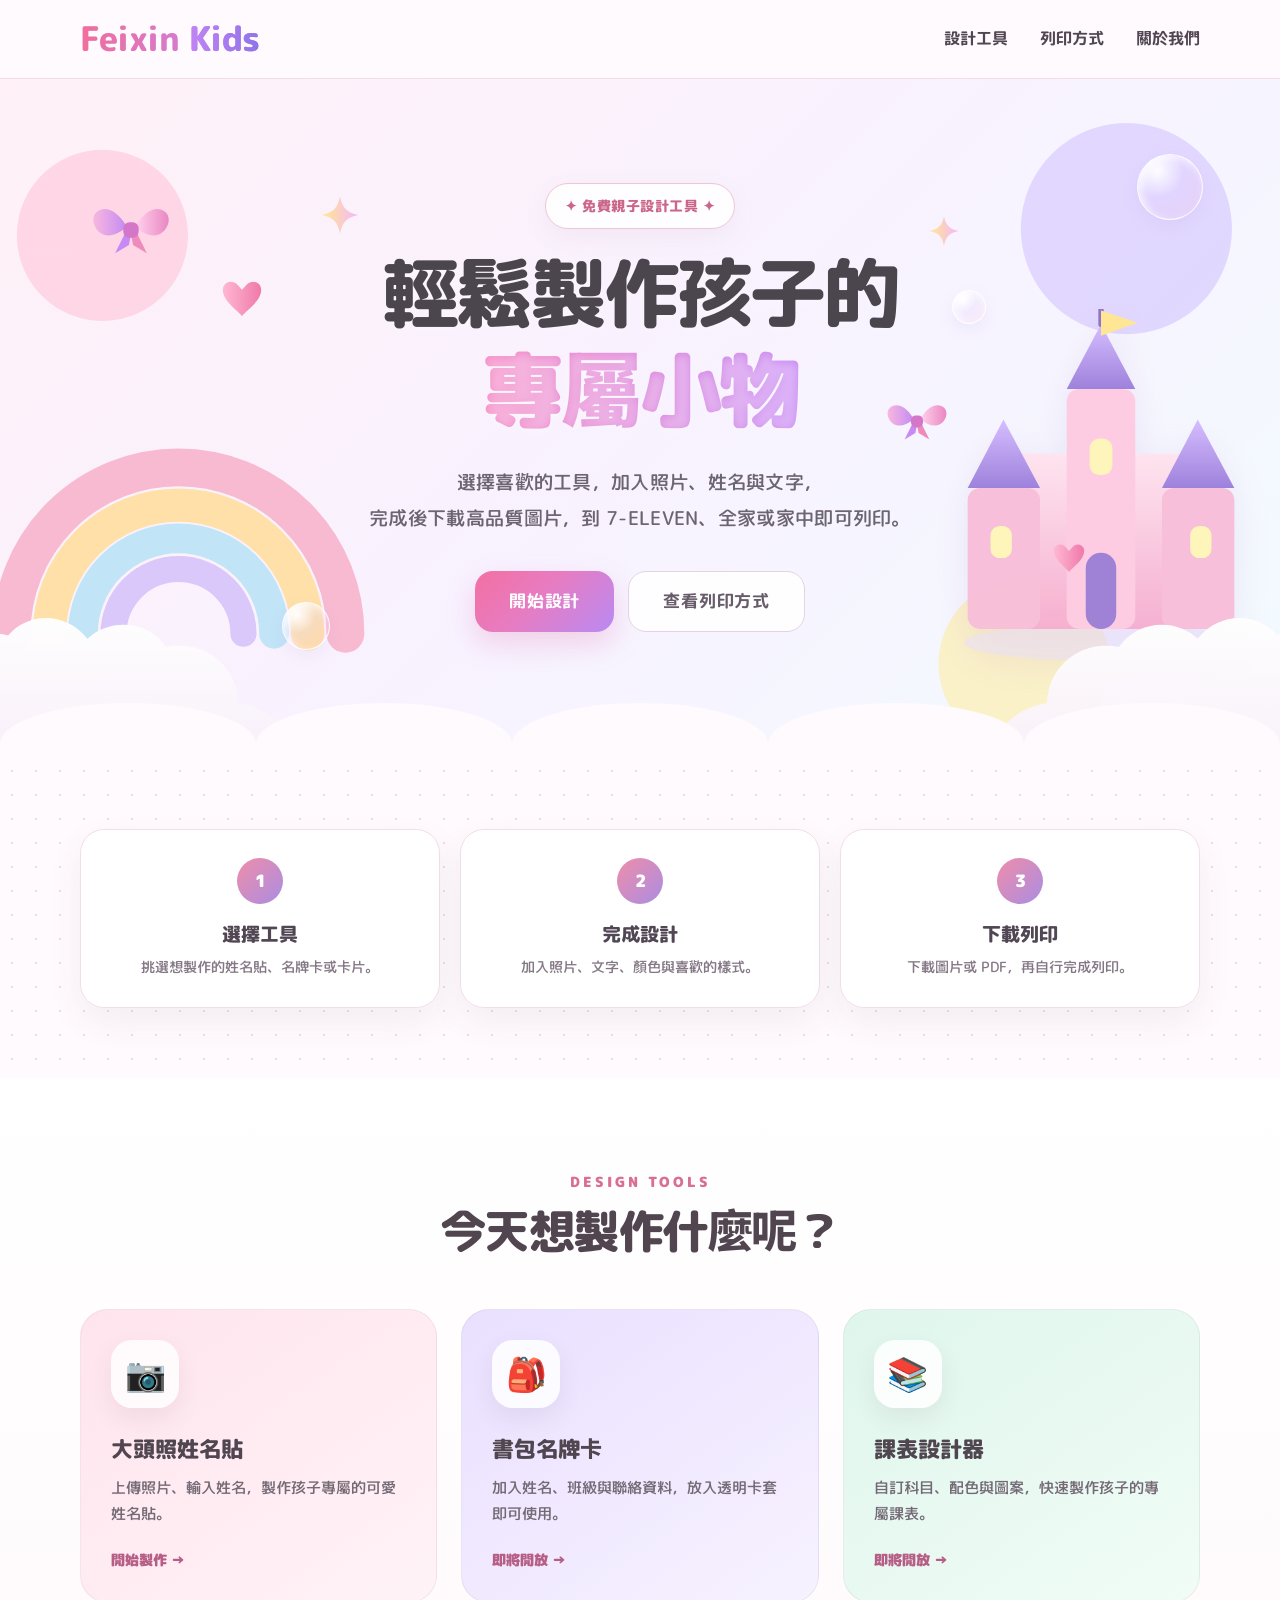
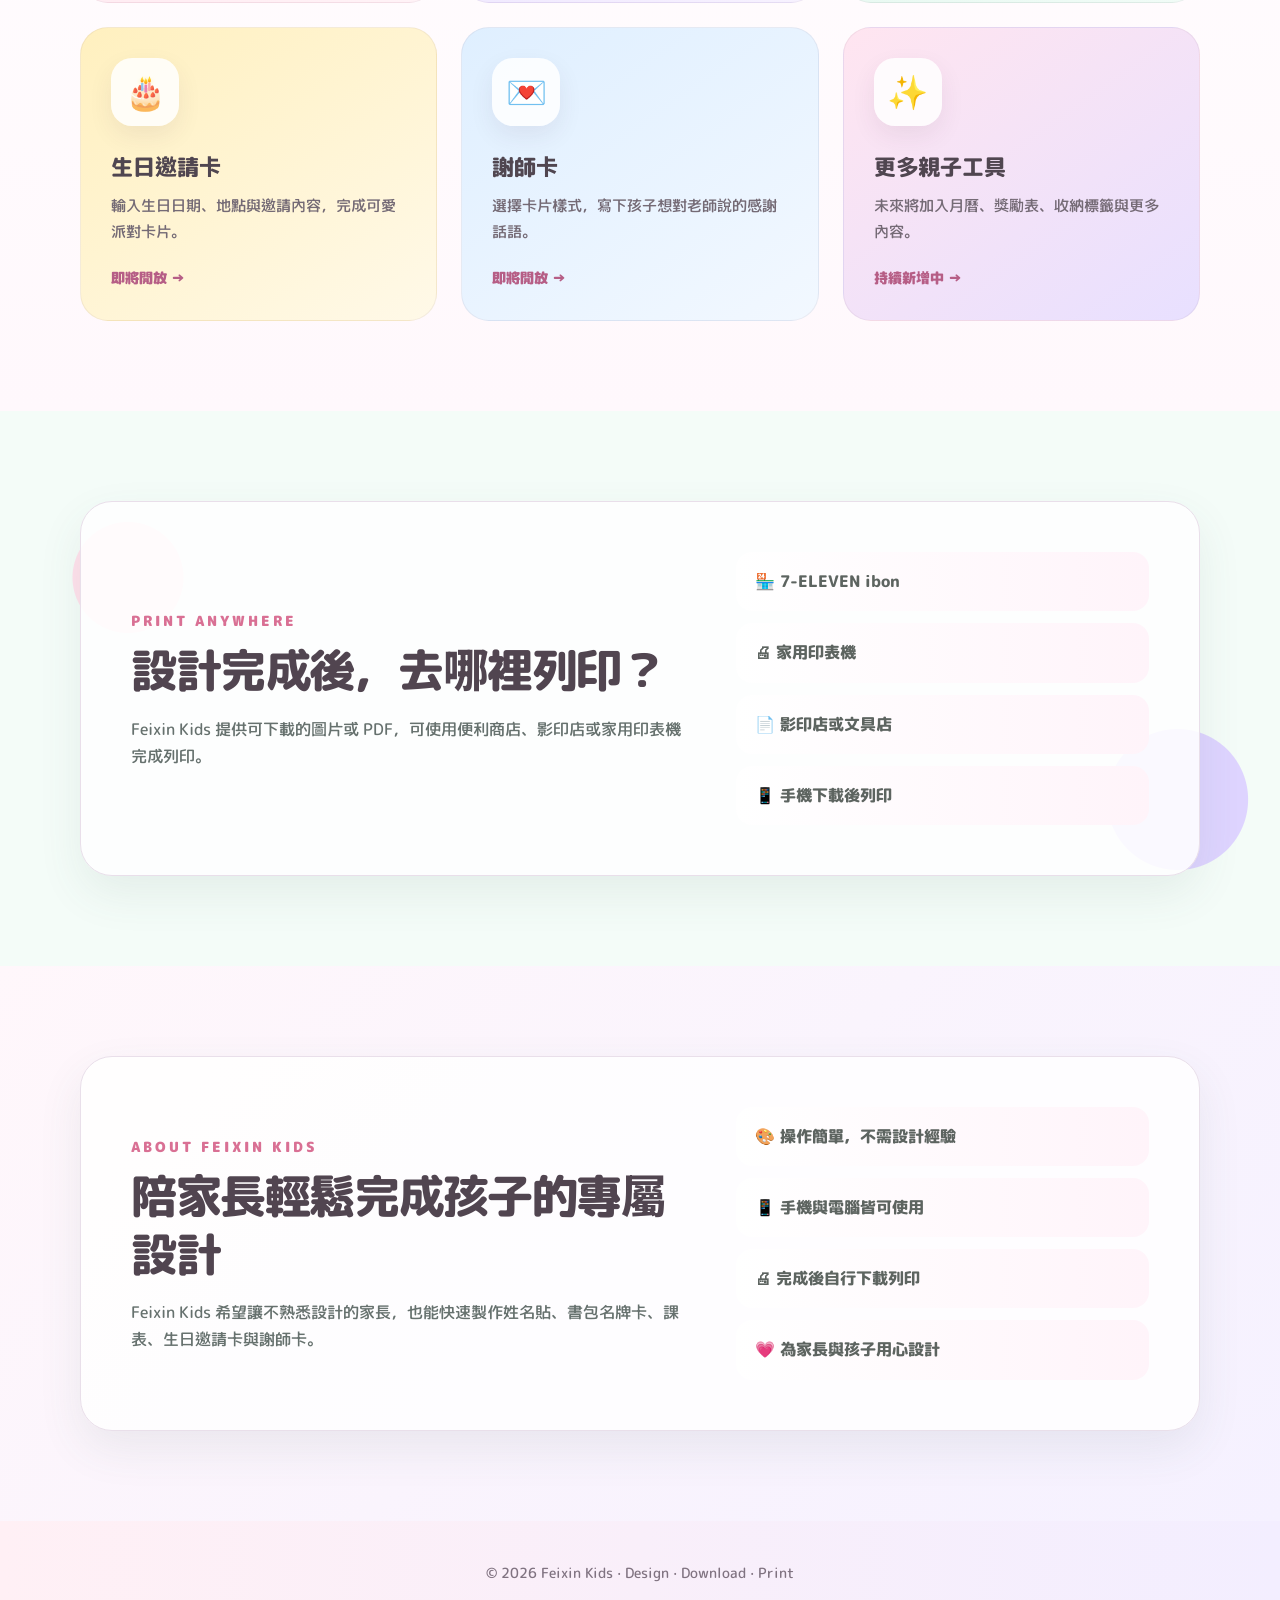
==== index.html @ d52defe2 "Update index.html" ====
<!DOCTYPE html>
<html lang="zh-Hant">
<head>
  <meta charset="UTF-8">

  <meta
    name="viewport"
    content="width=device-width, initial-scale=1.0"
  >

  <title>Feixin Kids｜親子設計工具</title>

  <meta
    name="description"
    content="免費製作大頭照姓名貼、書包名牌卡、課表、生日邀請卡與謝師卡。完成後可下載並自行列印。"
  >

  <link
    rel="preconnect"
    href="https://fonts.googleapis.com"
  >

  <link
    rel="preconnect"
    href="https://fonts.gstatic.com"
    crossorigin
  >

  <link
    href="https://fonts.googleapis.com/css2?family=M+PLUS+Rounded+1c:wght@400;500;600;700;800;900&family=Noto+Sans+TC:wght@400;500;600;700;800;900&display=swap"
    rel="stylesheet"
  >

  <link
    rel="stylesheet"
    href="css/style.css"
  >

  <link
    rel="stylesheet"
    href="css/animation.css"
  >
</head>
<body>
<header><div class="container navbar"><a class="logo" href="#top">Feixin <span>Kids</span></a><nav class="nav-links"><a href="#tools">設計工具</a><a href="#print">列印方式</a><a href="#about">關於我們</a></nav></div></header>
<main id="top">
<section class="hero">
  <div class="hero-scene" aria-hidden="true">
    <img class="scene-item scene-rainbow" src="images/rainbow.svg" alt="">
    <img class="scene-item scene-castle" src="images/castle.svg" alt="">
    <img class="scene-item scene-cloud scene-cloud-left" src="images/cloud.svg" alt="">
    <img class="scene-item scene-cloud scene-cloud-right" src="images/cloud.svg" alt="">
  </div>
  <div class="hero-decorations" aria-hidden="true">
    <img class="decor decor-heart heart-1" src="images/heart.svg" alt=""><img class="decor decor-heart heart-2" src="images/heart.svg" alt="">
    <img class="decor decor-bow bow-1" src="images/bow.svg" alt=""><img class="decor decor-bow bow-2" src="images/bow.svg" alt="">
    <img class="decor decor-star star-1" src="images/star.svg" alt=""><img class="decor decor-star star-2" src="images/star.svg" alt="">
    <span class="bubble bubble-1"></span><span class="bubble bubble-2"></span><span class="bubble bubble-3"></span>
  </div>
  <div class="container hero-content">
    <div class="hero-badge">✦ 免費親子設計工具 ✦</div>
    <h1>輕鬆製作孩子的<span>專屬小物</span></h1>
    <p>選擇喜歡的工具，加入照片、姓名與文字，<br>完成後下載高品質圖片，到 7-ELEVEN、全家或家中即可列印。</p>
    <div class="hero-buttons"><a class="button button-primary" href="#tools">開始設計</a><a class="button button-secondary" href="#print">查看列印方式</a></div>
  </div>
  <div class="cloud-divider" aria-hidden="true"><span></span><span></span><span></span><span></span><span></span></div>
</section>
<section class="steps"><div class="container"><div class="steps-box">
<article class="step"><div class="step-number">1</div><h3>選擇工具</h3><p>挑選想製作的姓名貼、名牌卡或卡片。</p></article>
<article class="step"><div class="step-number">2</div><h3>完成設計</h3><p>加入照片、文字、顏色與喜歡的樣式。</p></article>
<article class="step"><div class="step-number">3</div><h3>下載列印</h3><p>下載圖片或 PDF，再自行完成列印。</p></article>
</div></div></section>
<section class="tools" id="tools"><div class="container"><div class="section-title"><span>DESIGN TOOLS</span><h2>今天想製作什麼呢？</h2></div><div class="tool-grid">
<article class="tool-card card-pink">
  <div class="tool-icon">📷</div>
  <h3>大頭照姓名貼</h3>
  <p>上傳照片、輸入姓名，製作孩子專屬的可愛姓名貼。</p>
  <a class="tool-link" href="name-sticker.html">開始製作 →</a>
</article>
  <article class="tool-card card-purple"><div class="tool-icon">🎒</div><h3>書包名牌卡</h3><p>加入姓名、班級與聯絡資料，放入透明卡套即可使用。</p><a class="tool-link" href="#">即將開放 →</a></article>
<article class="tool-card card-mint"><div class="tool-icon">📚</div><h3>課表設計器</h3><p>自訂科目、配色與圖案，快速製作孩子的專屬課表。</p><a class="tool-link" href="#">即將開放 →</a></article>
<article class="tool-card card-yellow"><div class="tool-icon">🎂</div><h3>生日邀請卡</h3><p>輸入生日日期、地點與邀請內容，完成可愛派對卡片。</p><a class="tool-link" href="#">即將開放 →</a></article>
<article class="tool-card card-blue"><div class="tool-icon">💌</div><h3>謝師卡</h3><p>選擇卡片樣式，寫下孩子想對老師說的感謝話語。</p><a class="tool-link" href="#">即將開放 →</a></article>
<article class="tool-card card-mix"><div class="tool-icon">✨</div><h3>更多親子工具</h3><p>未來將加入月曆、獎勵表、收納標籤與更多內容。</p><a class="tool-link" href="#">持續新增中 →</a></article>
</div></div></section>
<section class="print-info" id="print"><div class="container"><div class="print-box"><div><span class="eyebrow">PRINT ANYWHERE</span><h2>設計完成後，去哪裡列印？</h2><p>Feixin Kids 提供可下載的圖片或 PDF，可使用便利商店、影印店或家用印表機完成列印。</p></div><div class="print-list"><div class="print-item">🏪 7-ELEVEN ibon</div><div class="print-item">🖨 家用印表機</div><div class="print-item">📄 影印店或文具店</div><div class="print-item">📱 手機下載後列印</div></div></div></div></section>
<section class="about-section" id="about"><div class="container"><div class="about-box"><div><span class="eyebrow">ABOUT FEIXIN KIDS</span><h2>陪家長輕鬆完成孩子的專屬設計</h2><p>Feixin Kids 希望讓不熟悉設計的家長，也能快速製作姓名貼、書包名牌卡、課表、生日邀請卡與謝師卡。</p></div><div class="about-features"><div>🎨 操作簡單，不需設計經驗</div><div>📱 手機與電腦皆可使用</div><div>🖨 完成後自行下載列印</div><div>💗 為家長與孩子用心設計</div></div></div></div></section>
</main><footer>© 2026 Feixin Kids · Design · Download · Print</footer><script src="js/main.js"></script></body></html>
---- css/style.css ----
/* =========================================================
   Feixin Kids - Main Styles
   檔案：css/style.css
========================================================= */

/* =========================
   1. Reset / Base
========================= */

* {
  box-sizing: border-box;
  margin: 0;
  padding: 0;
}

html {
  scroll-behavior: smooth;
}

body {
  font-family:
    "M PLUS Rounded 1c",
    "Noto Sans TC",
    sans-serif;
  font-weight: 500;
  color: #514754;
  line-height: 1.7;
  background: #fffafd;
}

button,
input,
textarea,
select {
  font-family: inherit;
}

a {
  color: inherit;
  text-decoration: none;
}

.container {
  width: min(1120px, 90%);
  margin: 0 auto;
}

/* =========================
   2. Header / Navigation
========================= */

header {
  position: sticky;
  top: 0;
  z-index: 30;
  background: rgba(255, 250, 253, 0.92);
  border-bottom: 1px solid #f2dce8;
  backdrop-filter: blur(12px);
}

.navbar {
  min-height: 78px;
  display: flex;
  align-items: center;
  justify-content: space-between;
  gap: 24px;
}

.logo {
  font-family:
    "M PLUS Rounded 1c",
    "Noto Sans TC",
    sans-serif;
  font-size: 34px;
  font-weight: 800;
  letter-spacing: -0.5px;
  background: linear-gradient(
    90deg,
    #f06e9c,
    #c184f4
  );
  -webkit-background-clip: text;
  background-clip: text;
  -webkit-text-fill-color: transparent;
  transition: transform 0.3s ease;
}

.logo:hover {
  transform: scale(1.03);
}

.logo span {
  background: linear-gradient(
    90deg,
    #c184f4,
    #8e74e8
  );
  -webkit-background-clip: text;
  background-clip: text;
  -webkit-text-fill-color: transparent;
}

.nav-links {
  display: flex;
  gap: 32px;
  font-size: 16px;
  font-weight: 700;
}

.nav-links a {
  display: inline-block;
  transition:
    color 0.25s ease,
    transform 0.25s ease;
}

.nav-links a:hover {
  color: #e56795;
  transform: translateY(-2px);
}

/* =========================
   3. Hero
========================= */

.hero {
  position: relative;
  overflow: hidden;
  min-height: 680px;
  display: grid;
  place-items: center;
  padding: 92px 0 115px;
  background:
    radial-gradient(
      circle at 8% 23%,
      rgba(255, 200, 220, 0.65) 0 85px,
      transparent 86px
    ),
    radial-gradient(
      circle at 88% 22%,
      rgba(213, 199, 255, 0.64) 0 105px,
      transparent 106px
    ),
    radial-gradient(
      circle at 80% 86%,
      rgba(255, 237, 166, 0.62) 0 85px,
      transparent 86px
    ),
    linear-gradient(
      135deg,
      #fff1f7 0%,
      #f8f2ff 52%,
      #f2fbff 100%
    );
}

.hero-content {
  position: relative;
  z-index: 4;
  text-align: center;
}

.hero-badge {
  display: inline-block;
  padding: 10px 19px;
  margin-bottom: 22px;
  border-radius: 999px;
  background: rgba(255, 255, 255, 0.84);
  color: #cc6688;
  border: 1px solid #f0c5d5;
  font-size: 14px;
  font-weight: 800;
  letter-spacing: 0.5px;
  box-shadow:
    0 8px 24px rgba(154, 112, 144, 0.08);
}

.hero h1 {
  max-width: 780px;
  margin: 0 auto;
  font-family:
    "M PLUS Rounded 1c",
    "Noto Sans TC",
    sans-serif;
  font-size: clamp(44px, 6vw, 76px);
  line-height: 1.08;
  font-weight: 800;
  letter-spacing: -2.5px;
  color: #4b454d;
  text-shadow:
    0 2px 10px rgba(255, 255, 255, 0.35);
}

.hero h1 span {
  display: block;
  margin-top: 12px;
  font-size: 1.08em;
  font-weight: 900;
  letter-spacing: -3px;
  background: linear-gradient(
    90deg,
    #ff6fa7 0%,
    #f58ac5 30%,
    #c889f4 70%,
    #9c7ed7 100%
  );
  -webkit-background-clip: text;
  background-clip: text;
  -webkit-text-fill-color: transparent;
}

.hero p {
  max-width: 700px;
  margin: 30px auto 0;
  font-size: 19px;
  font-weight: 500;
  line-height: 1.9;
  letter-spacing: 0.3px;
  color: #6d6472;
}

.hero-buttons {
  margin-top: 35px;
  display: flex;
  justify-content: center;
  flex-wrap: wrap;
  gap: 14px;
}

/* =========================
   4. Buttons
========================= */

.button {
  min-height: 56px;
  padding: 15px 34px;
  display: inline-flex;
  align-items: center;
  justify-content: center;
  border-radius: 18px;
  font-family:
    "M PLUS Rounded 1c",
    "Noto Sans TC",
    sans-serif;
  font-size: 17px;
  font-weight: 700;
  letter-spacing: 0.8px;
  transition:
    transform 0.3s ease,
    box-shadow 0.3s ease,
    border-color 0.3s ease;
}

.button-primary {
  color: #ffffff;
  background: linear-gradient(
    135deg,
    #f36fa2 0%,
    #e77cc2 45%,
    #b98af3 100%
  );
  box-shadow:
    0 12px 28px rgba(227, 118, 173, 0.28);
}

.button-primary:hover {
  transform: translateY(-3px);
  box-shadow:
    0 18px 36px rgba(227, 118, 173, 0.35);
}

.button-secondary {
  background: rgba(255, 255, 255, 0.88);
  border: 1px solid #e6d2e3;
  color: #685c6b;
}

.button-secondary:hover {
  transform: translateY(-3px);
  border-color: #dcaac8;
}

/* =========================
   5. Hero Cloud Divider
========================= */

.cloud-divider {
  position: absolute;
  z-index: 3;
  left: 0;
  right: 0;
  bottom: -26px;
  height: 90px;
  display: flex;
  align-items: flex-end;
  pointer-events: none;
}

.cloud-divider span {
  flex: 1;
  height: 82px;
  min-width: 150px;
  border-radius: 50% 50% 0 0;
  background: #fffafd;
}

/* =========================
   6. Steps
========================= */

.steps {
  padding: 70px 0;
  background:
    radial-gradient(
      #eddaf0 1.4px,
      transparent 1.4px
    ),
    #fffafd;
  background-size: 24px 24px;
}

.steps-box {
  display: grid;
  grid-template-columns: repeat(3, 1fr);
  gap: 20px;
}

.step {
  padding: 28px 22px;
  text-align: center;
  background: rgba(255, 255, 255, 0.94);
  border: 1px solid #f0deea;
  border-radius: 24px;
  box-shadow:
    0 14px 35px rgba(102, 73, 100, 0.07);
}

.step-number {
  width: 46px;
  height: 46px;
  margin: 0 auto 14px;
  display: grid;
  place-items: center;
  border-radius: 50%;
  color: #ffffff;
  font-size: 17px;
  font-weight: 900;
  background: linear-gradient(
    135deg,
    #ef8da9,
    #aa8de2
  );
}

.step h3 {
  margin-bottom: 5px;
  font-size: 19px;
  font-weight: 800;
}

.step p {
  color: #857886;
  font-size: 14px;
}

/* =========================
   7. Tools
========================= */

.tools {
  padding: 90px 0;
  background: linear-gradient(
    180deg,
    #ffffff 0%,
    #fff8fc 100%
  );
}

.section-title {
  margin-bottom: 48px;
  text-align: center;
}

.section-title span,
.eyebrow {
  color: #d97094;
  font-size: 14px;
  font-weight: 900;
  letter-spacing: 3px;
}

.section-title h2,
.print-box h2,
.about-box h2 {
  margin-top: 8px;
  font-family:
    "M PLUS Rounded 1c",
    "Noto Sans TC",
    sans-serif;
  font-size: clamp(30px, 4vw, 46px);
  font-weight: 800;
  line-height: 1.25;
  letter-spacing: -1.5px;
  color: #514550;
}

.tool-grid {
  display: grid;
  grid-template-columns: repeat(3, 1fr);
  gap: 24px;
}

.tool-card {
  min-height: 285px;
  padding: 30px;
  display: flex;
  flex-direction: column;
  border-radius: 28px;
  border: 1px solid rgba(111, 84, 108, 0.08);
  transition:
    transform 0.25s ease,
    box-shadow 0.25s ease;
}

.tool-card:hover {
  transform: translateY(-7px);
  box-shadow:
    0 20px 42px rgba(99, 72, 100, 0.13);
}

.card-pink {
  background: linear-gradient(
    145deg,
    #ffe4ed,
    #fff3f7
  );
}

.card-purple {
  background: linear-gradient(
    145deg,
    #e9e0ff,
    #f7f2ff
  );
}

.card-mint {
  background: linear-gradient(
    145deg,
    #dff6ec,
    #f1fcf7
  );
}

.card-yellow {
  background: linear-gradient(
    145deg,
    #fff0bf,
    #fff9e8
  );
}

.card-blue {
  background: linear-gradient(
    145deg,
    #dfefff,
    #f2f8ff
  );
}

.card-mix {
  background: linear-gradient(
    145deg,
    #ffe5f0,
    #e8e0ff
  );
}

.tool-icon {
  width: 68px;
  height: 68px;
  display: grid;
  place-items: center;
  border-radius: 21px;
  background: rgba(255, 255, 255, 0.85);
  font-size: 33px;
  box-shadow:
    0 10px 25px rgba(82, 57, 82, 0.08);
}

.tool-card h3 {
  margin-top: 22px;
  font-family:
    "M PLUS Rounded 1c",
    "Noto Sans TC",
    sans-serif;
  font-size: 22px;
  font-weight: 800;
  color: #504650;
}

.tool-card p {
  margin-top: 8px;
  color: #746a75;
  font-size: 15px;
}

.tool-link {
  margin-top: auto;
  padding-top: 22px;
  color: #b65e86;
  font-size: 14px;
  font-weight: 900;
}

/* =========================
   8. Print / About
========================= */

.print-info,
.about-section {
  padding: 90px 0;
}

.print-info {
  background:
    radial-gradient(
      circle at 10% 30%,
      #ffe1ec 0 55px,
      transparent 56px
    ),
    radial-gradient(
      circle at 92% 70%,
      #ded4ff 0 70px,
      transparent 71px
    ),
    #f4fcf8;
}

.print-box,
.about-box {
  padding: 50px;
  display: grid;
  grid-template-columns: 1.15fr 0.85fr;
  align-items: center;
  gap: 46px;
  border-radius: 32px;
  background: rgba(255, 255, 255, 0.86);
  border: 1px solid #e9dfea;
  box-shadow:
    0 18px 45px rgba(71, 105, 91, 0.09);
}

.print-box p,
.about-box p {
  margin-top: 16px;
  color: #66716e;
}

.print-list,
.about-features {
  display: grid;
  gap: 12px;
}

.print-item,
.about-features div {
  padding: 16px 19px;
  border-radius: 16px;
  background: linear-gradient(
    90deg,
    #ffffff,
    #fff4fa
  );
  font-weight: 800;
  color: #5d6460;
}

.about-section {
  background: linear-gradient(
    135deg,
    #fff7fb,
    #f5f1ff
  );
}

/* =========================
   9. Footer
========================= */

footer {
  padding: 40px 0;
  text-align: center;
  background: linear-gradient(
    90deg,
    #fff0f5,
    #f3eeff
  );
  color: #807381;
  font-size: 14px;
}

/* =========================
   10. Responsive
========================= */

@media (max-width: 900px) {
  .nav-links {
    display: none;
  }

  .steps-box,
  .tool-grid,
  .print-box,
  .about-box {
    grid-template-columns: 1fr;
  }

  .hero {
    min-height: 720px;
  }
}

@media (max-width: 560px) {
  .navbar {
    min-height: 70px;
  }

  .logo {
    font-size: 28px;
  }

  .hero {
    min-height: 700px;
    padding: 80px 0 105px;
  }

  .hero h1 {
    font-size: clamp(39px, 13vw, 56px);
    line-height: 1.1;
    letter-spacing: -1.5px;
  }

  .hero h1 span {
    letter-spacing: -2px;
  }

  .hero p {
    font-size: 16px;
  }

  .hero-buttons {
    flex-direction: column;
  }

  .button {
    width: 100%;
  }

  .tool-card {
    min-height: 240px;
  }

  .print-box,
  .about-box {
    padding: 32px 24px;
  }
}
---- css/animation.css ----
/* =========================================================
   Feixin Kids - Hero Animation & Decorations
   檔案：css/animation.css
========================================================= */

/* =========================
   1. Layers
========================= */

.hero-scene,
.hero-decorations {
  position: absolute;
  inset: 0;
  overflow: hidden;
  pointer-events: none;
}

.hero-scene {
  z-index: 1;
}

.hero-decorations {
  z-index: 2;
}

.scene-item,
.decor,
.bubble {
  position: absolute;
  display: block;
}

/* =========================
   2. Rainbow / Castle / Cloud
========================= */

/* 彩虹：放大、往上，持續輕輕漂浮 */
.scene-rainbow {
  width: clamp(300px, 31vw, 500px);
  left: -20px;
  bottom: 100px;
  opacity: 0.96;
  animation: rainbow-float 8s ease-in-out infinite;
}

/* 城堡：放大、往上，持續輕輕漂浮 */
.scene-castle {
  width: clamp(245px, 25vw, 390px);
  right: 1.5%;
  bottom: 92px;
  opacity: 0.97;
  filter: drop-shadow(
    0 12px 20px rgba(158, 111, 186, 0.15)
  );
  animation: castle-float 7s ease-in-out infinite;
}

/* 雲朵共用設定 */
.scene-cloud {
  width: clamp(300px, 34vw, 520px);
  bottom: -35px;
  opacity: 0.98;
}

/* 左側雲朵 */
.scene-cloud-left {
  left: -130px;
  animation: cloud-left-float 10s ease-in-out infinite;
}

/* 右側雲朵 */
.scene-cloud-right {
  right: -135px;
  transform: scaleX(-1);
  animation: cloud-right-float 11s ease-in-out infinite;
}

/* =========================
   3. Hearts
========================= */

.decor-heart {
  width: 48px;
  animation: heart-float 7s ease-in-out infinite;
}

.heart-1 {
  top: 29%;
  left: 17%;
}

.heart-2 {
  right: 15%;
  bottom: 27%;
  width: 38px;
  animation-delay: -3s;
}

/* =========================
   4. Bows
========================= */

.decor-bow {
  width: 82px;
  animation: bow-float 8s ease-in-out infinite;
}

.bow-1 {
  top: 18%;
  left: 7%;
}

/* 右側蝴蝶結：放在「物」字旁邊 */
.bow-2 {
  width: 64px;
  left: calc(50% + 245px);
  top: 47%;
  right: auto;
  bottom: auto;
  animation-delay: -4s;
}

/* =========================
   5. Stars
========================= */

.decor-star {
  width: 40px;
  animation: star-sparkle 4.5s ease-in-out infinite;
}

.star-1 {
  top: 17%;
  left: 25%;
}

.star-2 {
  top: 20%;
  right: 25%;
  width: 32px;
  animation-delay: -2s;
}

/* =========================
   6. Bubbles
========================= */

.bubble {
  border-radius: 50%;
  border: 1.5px solid rgba(255, 255, 255, 0.9);
  background:
    radial-gradient(
      circle at 30% 25%,
      rgba(255, 255, 255, 0.95),
      rgba(226, 206, 255, 0.25) 40%,
      rgba(255, 178, 215, 0.13) 75%
    );
  box-shadow:
    inset 4px 4px 8px rgba(255, 255, 255, 0.75),
    0 6px 15px rgba(184, 146, 205, 0.12);
  animation: bubble-rise 9s ease-in-out infinite;
}

.bubble-1 {
  width: 48px;
  height: 48px;
  left: 22%;
  bottom: 16%;
}

.bubble-2 {
  width: 34px;
  height: 34px;
  right: 23%;
  top: 31%;
  animation-delay: -3s;
}

.bubble-3 {
  width: 66px;
  height: 66px;
  right: 6%;
  top: 11%;
  animation-delay: -6s;
}

/* =========================
   7. Keyframes
========================= */

@keyframes heart-float {
  0%,
  100% {
    transform: translateY(0) rotate(-2deg);
  }

  50% {
    transform: translateY(-16px) rotate(4deg);
  }
}

@keyframes bow-float {
  0%,
  100% {
    transform: translateY(0) rotate(-4deg);
  }

  50% {
    transform: translateY(-15px) rotate(5deg);
  }
}

@keyframes star-sparkle {
  0%,
  100% {
    transform: scale(0.82) rotate(0deg);
    opacity: 0.5;
  }

  50% {
    transform: scale(1.15) rotate(12deg);
    opacity: 1;
  }
}

@keyframes bubble-rise {
  0%,
  100% {
    transform: translateY(8px) translateX(0);
    opacity: 0.45;
  }

  50% {
    transform: translateY(-22px) translateX(8px);
    opacity: 0.9;
  }
}

@keyframes rainbow-float {
  0%,
  100% {
    transform: translateY(0);
  }

  50% {
    transform: translateY(-6px);
  }
}

@keyframes castle-float {
  0%,
  100% {
    transform: translateY(0);
  }

  50% {
    transform: translateY(-5px);
  }
}

@keyframes cloud-left-float {
  0%,
  100% {
    transform: translateX(0) translateY(0);
  }

  50% {
    transform: translateX(8px) translateY(-3px);
  }
}

@keyframes cloud-right-float {
  0%,
  100% {
    transform: scaleX(-1) translateX(0) translateY(0);
  }

  50% {
    transform: scaleX(-1) translateX(8px) translateY(-3px);
  }
}

/* =========================
   8. Tablet
========================= */

@media (max-width: 900px) {
  .scene-rainbow {
    width: 300px;
    left: -85px;
    bottom: 85px;
  }

  .scene-castle {
    width: 230px;
    right: -30px;
    bottom: 80px;
  }

  .scene-cloud {
    width: 360px;
    bottom: -30px;
  }

  .bow-2 {
    width: 54px;
    left: calc(50% + 180px);
    top: 48%;
  }
}

/* =========================
   9. Mobile
========================= */

@media (max-width: 700px) {
  .scene-rainbow {
    width: 245px;
    left: -115px;
    bottom: 70px;
  }

  .scene-castle {
    width: 175px;
    right: -55px;
    bottom: 70px;
  }

  .scene-cloud {
    width: 290px;
    bottom: -25px;
  }

  .bow-2,
  .heart-2,
  .star-2,
  .bubble-2,
  .bubble-3 {
    display: none;
  }

  .bow-1 {
    top: 14%;
    left: 3%;
    width: 60px;
  }

  .heart-1 {
    left: 4%;
    top: 35%;
    width: 34px;
  }
}

/* =========================
   10. Reduced Motion
========================= */

@media (prefers-reduced-motion: reduce) {
  *,
  *::before,
  *::after {
    animation-duration: 0.01ms !important;
    animation-iteration-count: 1 !important;
    scroll-behavior: auto !important;
  }
}
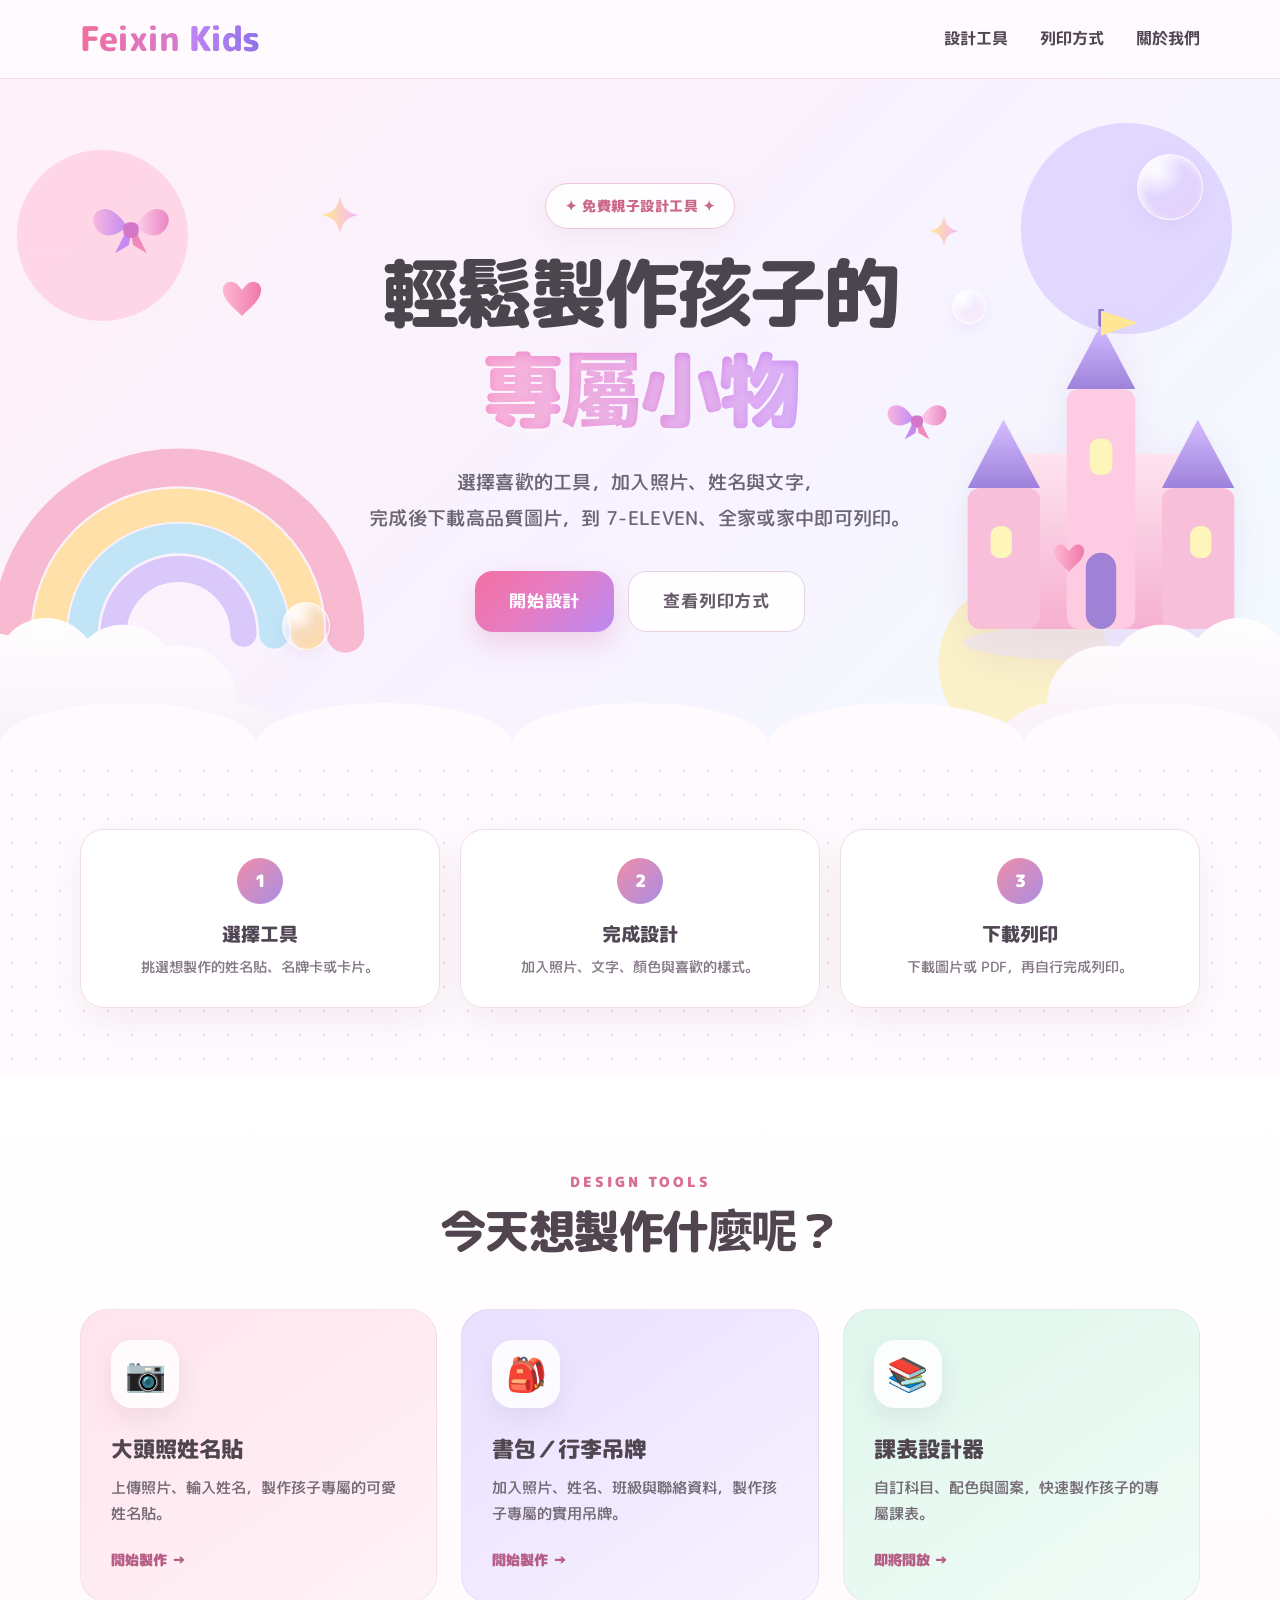
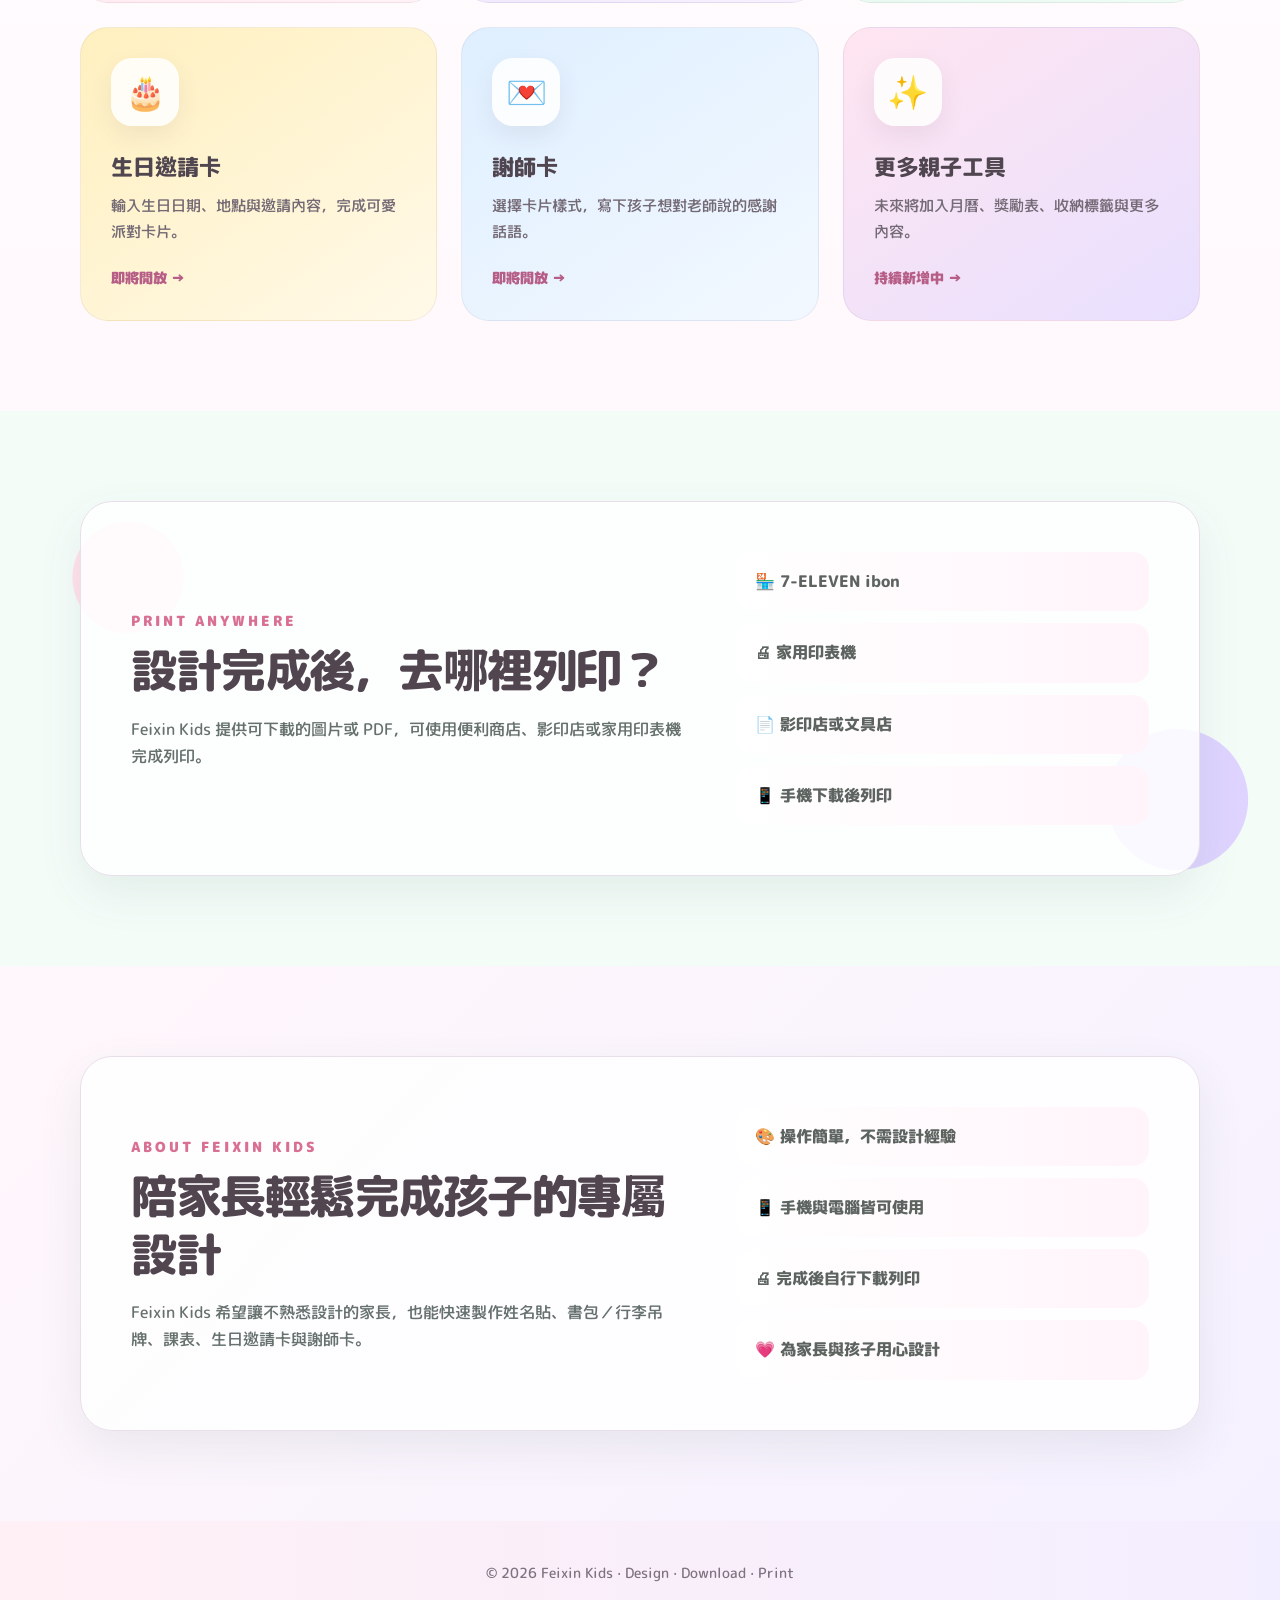
==== commit 600da62a: "feixin-kids-v1.1-update" ====
--- a/index.html
+++ b/index.html
@@ -12,7 +12,7 @@
 
   <meta
     name="description"
-    content="免費製作大頭照姓名貼、書包名牌卡、課表、生日邀請卡與謝師卡。完成後可下載並自行列印。"
+    content="免費製作大頭照姓名貼、書包／行李吊牌、課表、生日邀請卡與謝師卡。完成後可下載並自行列印。"
   >
 
   <link
@@ -40,6 +40,8 @@
     rel="stylesheet"
     href="css/animation.css"
   >
+
+  <link rel="stylesheet" href="css/components.css">
 </head>
 <body>
 <header><div class="container navbar"><a class="logo" href="#top">Feixin <span>Kids</span></a><nav class="nav-links"><a href="#tools">設計工具</a><a href="#print">列印方式</a><a href="#about">關於我們</a></nav></div></header>
@@ -71,18 +73,23 @@
 <article class="step"><div class="step-number">3</div><h3>下載列印</h3><p>下載圖片或 PDF，再自行完成列印。</p></article>
 </div></div></section>
 <section class="tools" id="tools"><div class="container"><div class="section-title"><span>DESIGN TOOLS</span><h2>今天想製作什麼呢？</h2></div><div class="tool-grid">
-<article class="tool-card card-pink">
+<a class="tool-card card-pink tool-card-link" href="name-sticker.html">
   <div class="tool-icon">📷</div>
   <h3>大頭照姓名貼</h3>
   <p>上傳照片、輸入姓名，製作孩子專屬的可愛姓名貼。</p>
-  <a class="tool-link" href="name-sticker.html">開始製作 →</a>
-</article>
-  <article class="tool-card card-purple"><div class="tool-icon">🎒</div><h3>書包名牌卡</h3><p>加入姓名、班級與聯絡資料，放入透明卡套即可使用。</p><a class="tool-link" href="#">即將開放 →</a></article>
+  <span class="tool-link">開始製作 <span aria-hidden="true">→</span></span>
+</a>
+  <a class="tool-card card-purple tool-card-link" href="tools/bag-tag.html">
+  <div class="tool-icon">🎒</div>
+  <h3>書包／行李吊牌</h3>
+  <p>加入照片、姓名、班級與聯絡資料，製作孩子專屬的實用吊牌。</p>
+  <span class="tool-link">開始製作 <span aria-hidden="true">→</span></span>
+</a>
 <article class="tool-card card-mint"><div class="tool-icon">📚</div><h3>課表設計器</h3><p>自訂科目、配色與圖案，快速製作孩子的專屬課表。</p><a class="tool-link" href="#">即將開放 →</a></article>
 <article class="tool-card card-yellow"><div class="tool-icon">🎂</div><h3>生日邀請卡</h3><p>輸入生日日期、地點與邀請內容，完成可愛派對卡片。</p><a class="tool-link" href="#">即將開放 →</a></article>
 <article class="tool-card card-blue"><div class="tool-icon">💌</div><h3>謝師卡</h3><p>選擇卡片樣式，寫下孩子想對老師說的感謝話語。</p><a class="tool-link" href="#">即將開放 →</a></article>
 <article class="tool-card card-mix"><div class="tool-icon">✨</div><h3>更多親子工具</h3><p>未來將加入月曆、獎勵表、收納標籤與更多內容。</p><a class="tool-link" href="#">持續新增中 →</a></article>
 </div></div></section>
 <section class="print-info" id="print"><div class="container"><div class="print-box"><div><span class="eyebrow">PRINT ANYWHERE</span><h2>設計完成後，去哪裡列印？</h2><p>Feixin Kids 提供可下載的圖片或 PDF，可使用便利商店、影印店或家用印表機完成列印。</p></div><div class="print-list"><div class="print-item">🏪 7-ELEVEN ibon</div><div class="print-item">🖨 家用印表機</div><div class="print-item">📄 影印店或文具店</div><div class="print-item">📱 手機下載後列印</div></div></div></div></section>
-<section class="about-section" id="about"><div class="container"><div class="about-box"><div><span class="eyebrow">ABOUT FEIXIN KIDS</span><h2>陪家長輕鬆完成孩子的專屬設計</h2><p>Feixin Kids 希望讓不熟悉設計的家長，也能快速製作姓名貼、書包名牌卡、課表、生日邀請卡與謝師卡。</p></div><div class="about-features"><div>🎨 操作簡單，不需設計經驗</div><div>📱 手機與電腦皆可使用</div><div>🖨 完成後自行下載列印</div><div>💗 為家長與孩子用心設計</div></div></div></div></section>
+<section class="about-section" id="about"><div class="container"><div class="about-box"><div><span class="eyebrow">ABOUT FEIXIN KIDS</span><h2>陪家長輕鬆完成孩子的專屬設計</h2><p>Feixin Kids 希望讓不熟悉設計的家長，也能快速製作姓名貼、書包／行李吊牌、課表、生日邀請卡與謝師卡。</p></div><div class="about-features"><div>🎨 操作簡單，不需設計經驗</div><div>📱 手機與電腦皆可使用</div><div>🖨 完成後自行下載列印</div><div>💗 為家長與孩子用心設計</div></div></div></div></section>
 </main><footer>© 2026 Feixin Kids · Design · Download · Print</footer><script src="js/main.js"></script></body></html>
--- a/css/style.css
+++ b/css/style.css
@@ -666,3 +666,33 @@
     padding: 32px 24px;
   }
 }
+.tool-card-link {
+  color: inherit;
+  text-decoration: none;
+  cursor: pointer;
+}
+
+.tool-card-link:focus-visible {
+  outline: 3px solid rgba(239, 95, 142, 0.42);
+  outline-offset: 5px;
+}
+
+.tool-card-link .tool-link {
+  display: inline-flex;
+  align-items: center;
+  gap: 5px;
+}
+
+.tool-card-link .tool-link span {
+  display: inline-block;
+  transition: transform 0.25s ease;
+}
+
+.tool-card-link:hover .tool-link span,
+.tool-card-link:focus-visible .tool-link span {
+  transform: translateX(5px);
+}
+
+.tool-card-link * {
+  pointer-events: none;
+}
--- a/css/components.css
+++ b/css/components.css
@@ -0,0 +1,129 @@
+/* =========================================================
+   Feixin Kids - Shared Components
+   共用工具頁 Header、按鈕與卡片基礎樣式
+========================================================= */
+
+:root {
+  --fx-pink: #ef5f8e;
+  --fx-pink-dark: #d94f7c;
+  --fx-pink-soft: #fff3f7;
+  --fx-ink: #594654;
+  --fx-muted: #8e8089;
+  --fx-line: #eee2e9;
+  --fx-card: #ffffff;
+  --fx-radius-card: 22px;
+  --fx-shadow-card: 0 16px 45px rgba(90, 53, 73, 0.08);
+}
+
+/* 工具頁共用 Header */
+.tool-header {
+  position: sticky;
+  top: 0;
+  z-index: 30;
+  display: flex;
+  align-items: center;
+  min-height: 68px;
+  padding: 0 30px;
+  background: rgba(255, 255, 255, 0.95);
+  border-bottom: 1px solid var(--fx-line);
+  backdrop-filter: blur(10px);
+  -webkit-backdrop-filter: blur(10px);
+}
+
+.tool-header-home {
+  display: flex;
+  align-items: baseline;
+  gap: 6px;
+  color: inherit;
+  text-decoration: none;
+  transition: opacity 0.2s ease, transform 0.2s ease;
+}
+
+.tool-header-home:link,
+.tool-header-home:visited,
+.tool-header-home:hover,
+.tool-header-home:active {
+  text-decoration: none;
+}
+
+.tool-header-home:hover {
+  opacity: 0.86;
+  transform: translateY(-1px);
+}
+
+.tool-header-home b {
+  display: inline-block;
+  font-family: "M PLUS Rounded 1c", "Noto Sans TC", sans-serif;
+  font-size: 23px;
+  font-weight: 800;
+  line-height: 1.2;
+  background: linear-gradient(90deg, #f35f91 0%, #ec6da4 42%, #a878ef 100%);
+  background-clip: text;
+  -webkit-background-clip: text;
+  color: transparent;
+  -webkit-text-fill-color: transparent;
+}
+
+.tool-header-home span {
+  color: var(--fx-muted);
+  font-size: 13px;
+  font-weight: 500;
+}
+
+/* 可供後續工具共用的卡片與按鈕基礎 */
+.fx-card {
+  background: var(--fx-card);
+  border: 1px solid var(--fx-line);
+  border-radius: var(--fx-radius-card);
+  box-shadow: var(--fx-shadow-card);
+}
+
+.fx-button {
+  display: inline-flex;
+  align-items: center;
+  justify-content: center;
+  min-height: 44px;
+  padding: 10px 16px;
+  border: 1px solid var(--fx-line);
+  border-radius: 12px;
+  background: #ffffff;
+  color: var(--fx-ink);
+  font-family: inherit;
+  font-weight: 800;
+  text-decoration: none;
+  cursor: pointer;
+  transition: transform 0.18s ease, border-color 0.18s ease, box-shadow 0.18s ease;
+}
+
+.fx-button:hover {
+  transform: translateY(-1px);
+  border-color: #f1a7bd;
+}
+
+.fx-button-primary {
+  border-color: transparent;
+  color: #ffffff;
+  background: linear-gradient(135deg, #ff86ab, #ef5887);
+  box-shadow: 0 10px 22px rgba(239, 88, 135, 0.22);
+}
+
+@media (max-width: 650px) {
+  .tool-header {
+    min-height: 62px;
+    padding: 0 16px;
+  }
+
+  .tool-header-home {
+    align-items: center;
+    flex-wrap: wrap;
+    row-gap: 0;
+  }
+
+  .tool-header-home b {
+    font-size: 21px;
+  }
+
+  .tool-header-home span {
+    font-size: 12px;
+  }
+}
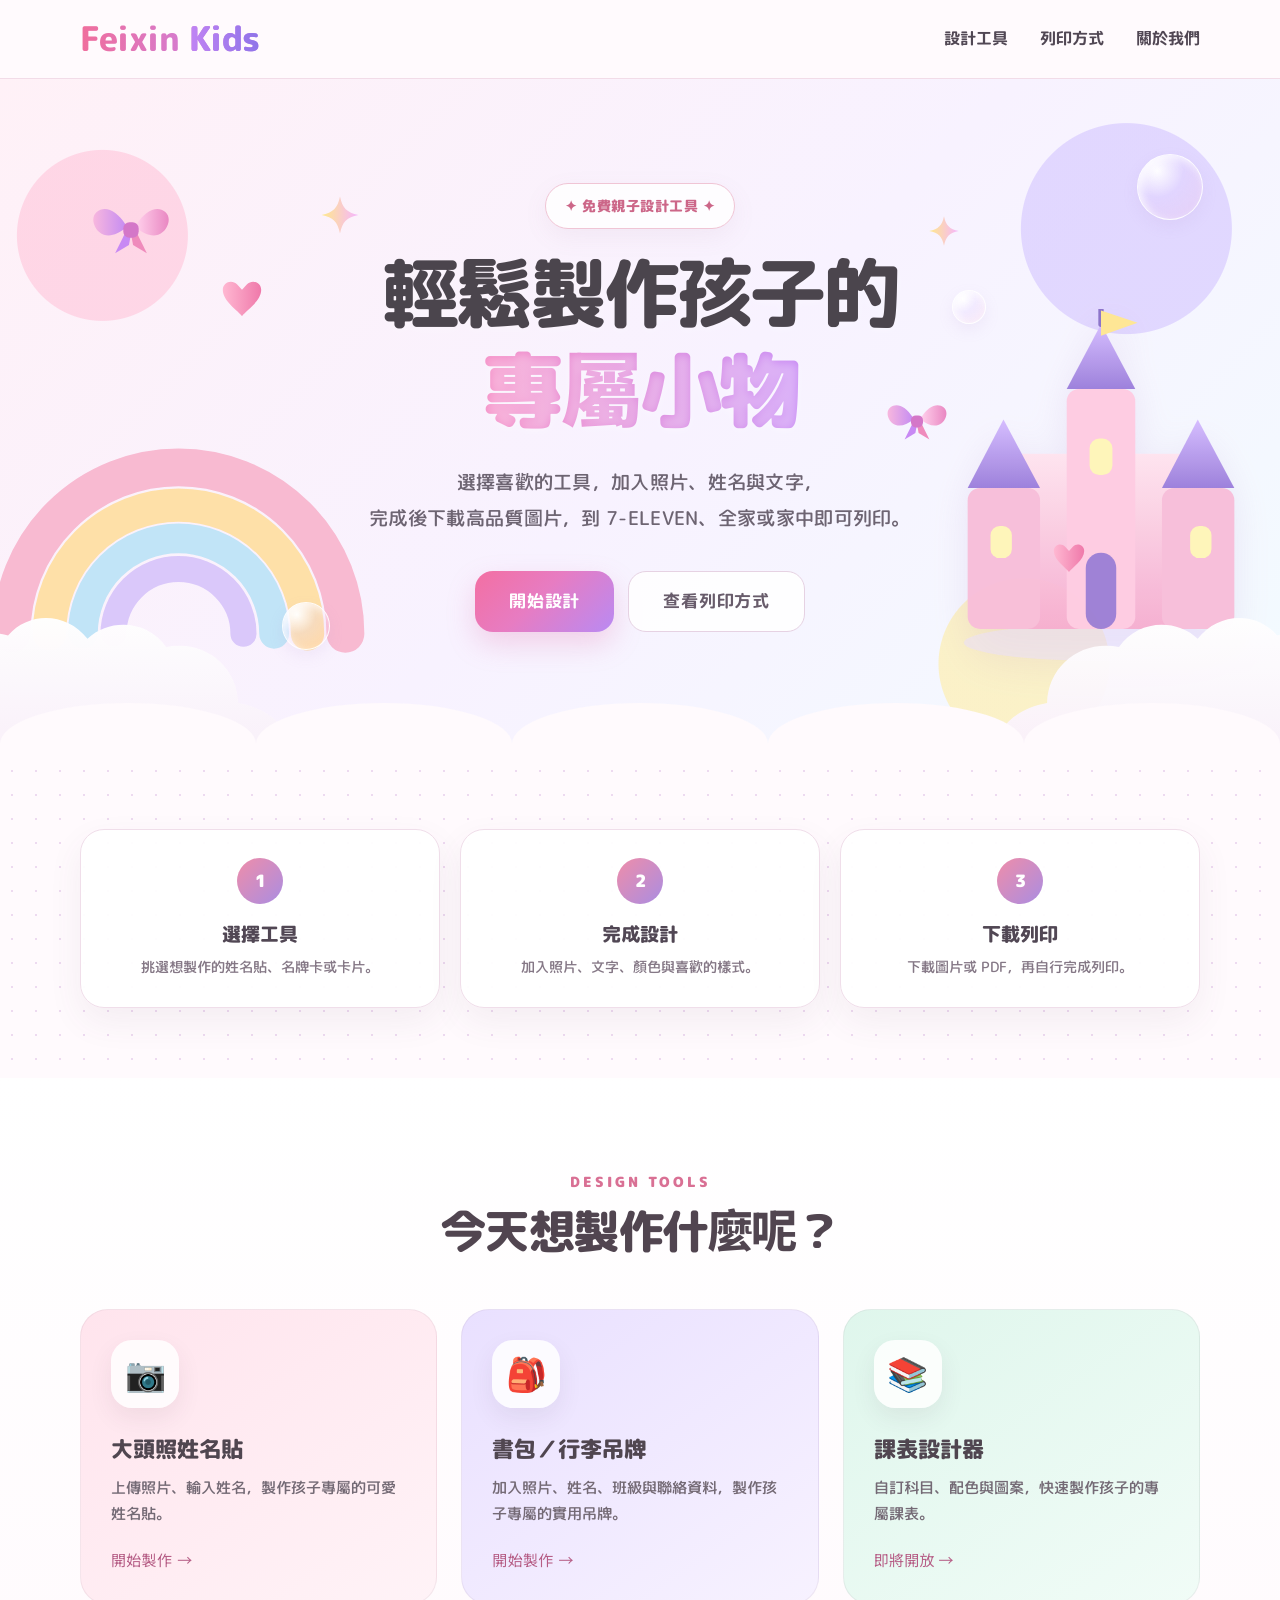
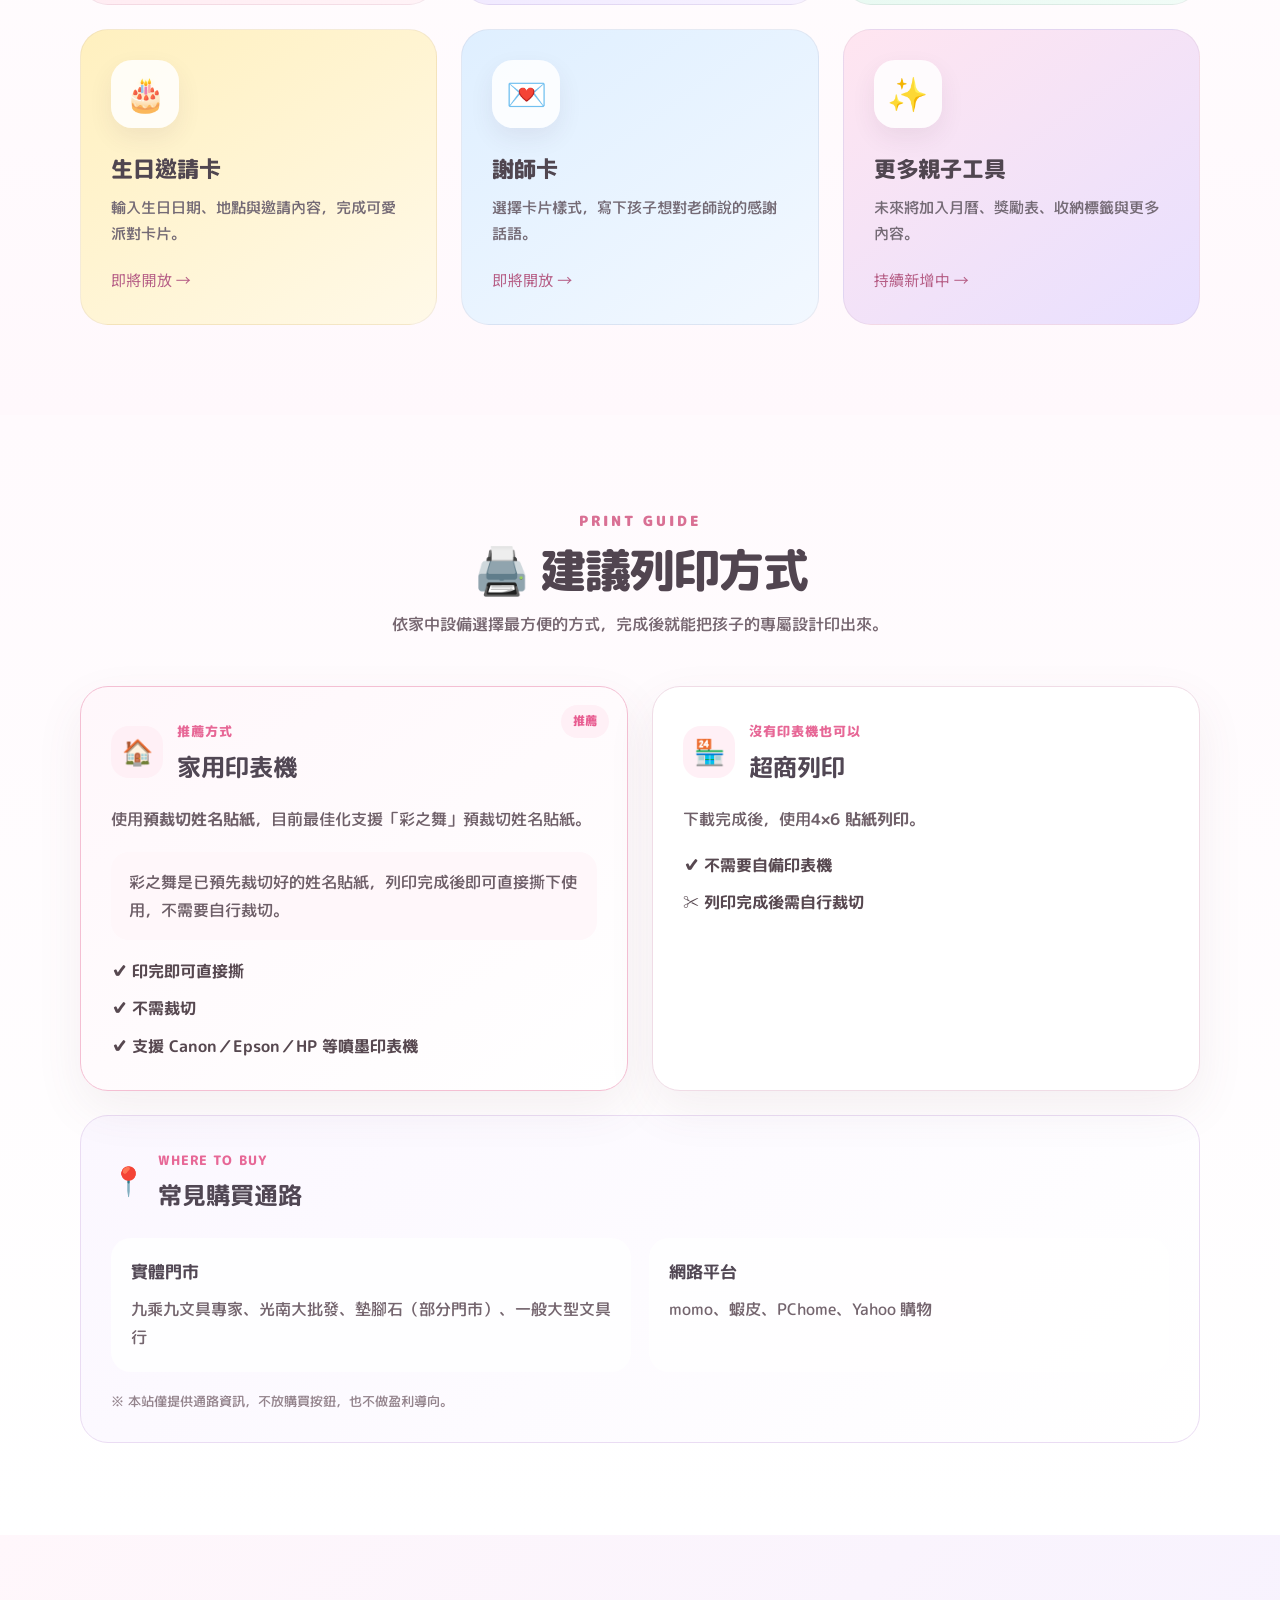
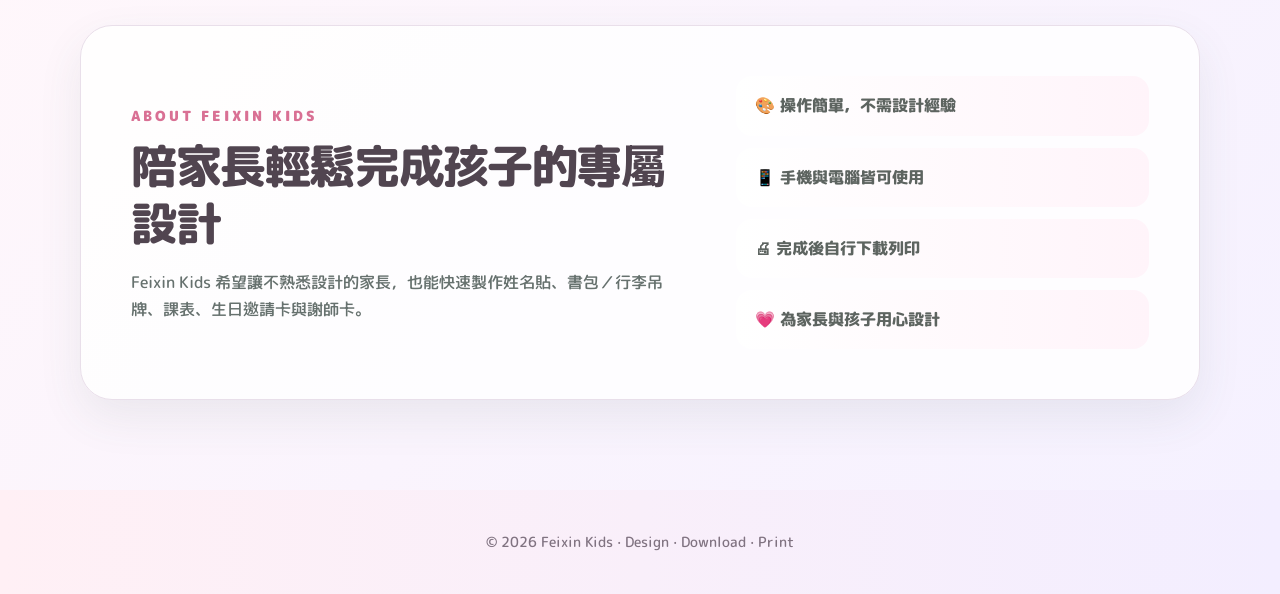
==== commit ce94cb02: "Feixin-Kids-V3.1.5" ====
--- a/index.html
+++ b/index.html
@@ -31,6 +31,13 @@
     rel="stylesheet"
   >
 
+
+  <!-- Feixin Kids V2.2 Design System -->
+  <link rel="stylesheet" href="css/tokens.css">
+  <link rel="stylesheet" href="css/base.css">
+  <link rel="stylesheet" href="css/design-system.css">
+  <link rel="stylesheet" href="css/layout.css">
+  <link rel="stylesheet" href="css/animations-v2.css">
   <link
     rel="stylesheet"
     href="css/style.css"
@@ -90,6 +97,48 @@
 <article class="tool-card card-blue"><div class="tool-icon">💌</div><h3>謝師卡</h3><p>選擇卡片樣式，寫下孩子想對老師說的感謝話語。</p><a class="tool-link" href="#">即將開放 →</a></article>
 <article class="tool-card card-mix"><div class="tool-icon">✨</div><h3>更多親子工具</h3><p>未來將加入月曆、獎勵表、收納標籤與更多內容。</p><a class="tool-link" href="#">持續新增中 →</a></article>
 </div></div></section>
-<section class="print-info" id="print"><div class="container"><div class="print-box"><div><span class="eyebrow">PRINT ANYWHERE</span><h2>設計完成後，去哪裡列印？</h2><p>Feixin Kids 提供可下載的圖片或 PDF，可使用便利商店、影印店或家用印表機完成列印。</p></div><div class="print-list"><div class="print-item">🏪 7-ELEVEN ibon</div><div class="print-item">🖨 家用印表機</div><div class="print-item">📄 影印店或文具店</div><div class="print-item">📱 手機下載後列印</div></div></div></div></section>
+<section class="print-guide" id="print">
+  <div class="container">
+    <div class="section-title">
+      <span>PRINT GUIDE</span>
+      <h2>🖨️ 建議列印方式</h2>
+      <p>依家中設備選擇最方便的方式，完成後就能把孩子的專屬設計印出來。</p>
+    </div>
+
+    <div class="print-method-grid">
+      <article class="print-method-card recommended">
+        <div class="print-method-heading">
+          <span class="print-method-icon">🏠</span>
+          <div><small>推薦方式</small><h3>家用印表機</h3></div>
+        </div>
+        <p>使用<strong>預裁切姓名貼紙</strong>，目前最佳化支援「彩之舞」預裁切姓名貼紙。</p>
+        <div class="print-note">彩之舞是已預先裁切好的姓名貼紙，列印完成後即可直接撕下使用，不需要自行裁切。</div>
+        <ul class="print-check-list">
+          <li>✔ 印完即可直接撕</li><li>✔ 不需裁切</li><li>✔ 支援 Canon／Epson／HP 等噴墨印表機</li>
+        </ul>
+      </article>
+
+      <article class="print-method-card">
+        <div class="print-method-heading">
+          <span class="print-method-icon">🏪</span>
+          <div><small>沒有印表機也可以</small><h3>超商列印</h3></div>
+        </div>
+        <p>下載完成後，使用<strong>4×6 貼紙列印</strong>。</p>
+        <ul class="print-check-list">
+          <li>✔ 不需要自備印表機</li><li>✂ 列印完成後需自行裁切</li>
+        </ul>
+      </article>
+    </div>
+
+    <div class="purchase-channels">
+      <div class="purchase-title"><span>📍</span><div><small>WHERE TO BUY</small><h3>常見購買通路</h3></div></div>
+      <div class="channel-grid">
+        <div><h4>實體門市</h4><p>九乘九文具專家、光南大批發、墊腳石（部分門市）、一般大型文具行</p></div>
+        <div><h4>網路平台</h4><p>momo、蝦皮、PChome、Yahoo 購物</p></div>
+      </div>
+      <p class="channel-disclaimer">※ 本站僅提供通路資訊，不放購買按鈕，也不做盈利導向。</p>
+    </div>
+  </div>
+</section>
 <section class="about-section" id="about"><div class="container"><div class="about-box"><div><span class="eyebrow">ABOUT FEIXIN KIDS</span><h2>陪家長輕鬆完成孩子的專屬設計</h2><p>Feixin Kids 希望讓不熟悉設計的家長，也能快速製作姓名貼、書包／行李吊牌、課表、生日邀請卡與謝師卡。</p></div><div class="about-features"><div>🎨 操作簡單，不需設計經驗</div><div>📱 手機與電腦皆可使用</div><div>🖨 完成後自行下載列印</div><div>💗 為家長與孩子用心設計</div></div></div></div></section>
 </main><footer>© 2026 Feixin Kids · Design · Download · Print</footer><script src="js/main.js"></script></body></html>
--- a/css/tokens.css
+++ b/css/tokens.css
@@ -0,0 +1,14 @@
+:root {
+  --fx-font-display: "M PLUS Rounded 1c", "Noto Sans TC", sans-serif;
+  --fx-font-body: "Noto Sans TC", "M PLUS Rounded 1c", sans-serif;
+  --fx-pink-50:#fff5f9; --fx-pink-100:#ffe4ef; --fx-pink-300:#ffafd0; --fx-pink-500:#f56f9f; --fx-pink-600:#e9588d;
+  --fx-purple-50:#faf7ff; --fx-purple-100:#eee5ff; --fx-purple-300:#cdb4ff; --fx-purple-500:#a982ee; --fx-purple-600:#8d6bd8;
+  --fx-mint-100:#dcf8eb; --fx-blue-100:#e4f5ff; --fx-yellow-100:#fff3bd;
+  --fx-bg:#fffafd; --fx-surface:#fff; --fx-ink:#514754; --fx-muted:#817582; --fx-line:#eee1e8;
+  --fx-gradient-brand:linear-gradient(90deg,#f35f91 0%,#ec6da4 42%,#a878ef 100%);
+  --fx-gradient-action:linear-gradient(135deg,#ff86ab 0%,#ef5887 52%,#a878ef 100%);
+  --fx-space-1:4px; --fx-space-2:8px; --fx-space-3:12px; --fx-space-4:16px; --fx-space-5:20px; --fx-space-6:24px; --fx-space-8:32px; --fx-space-10:40px; --fx-space-12:48px; --fx-space-16:64px; --fx-space-20:80px;
+  --fx-radius-xs:8px; --fx-radius-sm:12px; --fx-radius-md:18px; --fx-radius-lg:24px; --fx-radius-xl:32px; --fx-radius-pill:999px;
+  --fx-shadow-soft:0 8px 25px rgba(90,53,73,.06); --fx-shadow-card:0 16px 45px rgba(90,53,73,.08); --fx-shadow-hover:0 20px 48px rgba(90,53,73,.13);
+  --fx-container:1120px; --fx-transition:180ms ease;
+}
--- a/css/base.css
+++ b/css/base.css
@@ -0,0 +1 @@
+*,*::before,*::after{box-sizing:border-box}html{scroll-behavior:smooth}body{margin:0;background:var(--fx-bg);color:var(--fx-ink);font-family:var(--fx-font-body);line-height:1.7;-webkit-font-smoothing:antialiased}button,input,textarea,select{font:inherit}img{max-width:100%;display:block}a{color:inherit}.fx-container{width:min(var(--fx-container),90%);margin-inline:auto}:focus-visible{outline:3px solid rgba(169,130,238,.35);outline-offset:3px}
--- a/css/design-system.css
+++ b/css/design-system.css
@@ -0,0 +1 @@
+.fx-brand{font-family:var(--fx-font-display);font-weight:800;background:var(--fx-gradient-brand);background-clip:text;-webkit-background-clip:text;color:transparent;-webkit-text-fill-color:transparent}.fx-card{background:var(--fx-surface);border:1px solid var(--fx-line);border-radius:var(--fx-radius-lg);box-shadow:var(--fx-shadow-card)}.fx-btn{min-height:48px;padding:12px 20px;border:1px solid var(--fx-line);border-radius:var(--fx-radius-md);display:inline-flex;align-items:center;justify-content:center;gap:8px;background:#fff;color:var(--fx-ink);font-weight:800;text-decoration:none;cursor:pointer;transition:transform var(--fx-transition),box-shadow var(--fx-transition),border-color var(--fx-transition)}.fx-btn:hover{transform:translateY(-2px);box-shadow:var(--fx-shadow-soft);border-color:var(--fx-pink-300)}.fx-btn-primary{border-color:transparent;color:#fff;background:var(--fx-gradient-action);box-shadow:0 10px 24px rgba(239,88,135,.22)}.fx-field{width:100%;min-height:52px;padding:12px 16px;border:2px solid var(--fx-line);border-radius:var(--fx-radius-md);background:#fff;color:var(--fx-ink);transition:border-color var(--fx-transition),box-shadow var(--fx-transition)}.fx-field:focus{border-color:var(--fx-pink-300);box-shadow:0 0 0 4px rgba(245,111,159,.12);outline:0}.fx-badge{display:inline-flex;align-items:center;padding:8px 14px;border-radius:var(--fx-radius-pill);background:rgba(255,255,255,.85);border:1px solid var(--fx-pink-100);font-weight:800;color:var(--fx-pink-600)}
--- a/css/layout.css
+++ b/css/layout.css
@@ -0,0 +1 @@
+.fx-site-header{position:sticky;top:0;z-index:50;background:rgba(255,250,253,.9);border-bottom:1px solid var(--fx-line);backdrop-filter:blur(14px);-webkit-backdrop-filter:blur(14px)}.fx-site-footer{padding:28px 16px;text-align:center;color:var(--fx-muted);border-top:1px solid var(--fx-line);background:rgba(255,255,255,.72)}
--- a/css/animations-v2.css
+++ b/css/animations-v2.css
@@ -0,0 +1 @@
+@keyframes fxFloat{0%,100%{transform:translateY(0)}50%{transform:translateY(-9px)}}@keyframes fxFadeUp{from{opacity:0;transform:translateY(18px)}to{opacity:1;transform:none}}.fx-float{animation:fxFloat 4s ease-in-out infinite}.fx-fade-up{animation:fxFadeUp .55s ease both}@media (prefers-reduced-motion:reduce){*,*::before,*::after{scroll-behavior:auto!important;animation-duration:.01ms!important;animation-iteration-count:1!important;transition-duration:.01ms!important}}
--- a/css/style.css
+++ b/css/style.css
@@ -1,3 +1,8 @@
+@font-face{
+  font-family:"JF Open Huninn";
+  src:url("../assets/fonts/jf-openhuninn.ttf") format("truetype");
+  font-display:swap;
+}
 /* =========================================================
    Feixin Kids - Main Styles
    檔案：css/style.css
@@ -696,3 +701,43 @@
 .tool-card-link * {
   pointer-events: none;
 }
+
+
+/* Feixin Kids V3.1：列印方式 */
+.print-guide { padding: 92px 0; background: linear-gradient(180deg,#fffafd 0%,#fff 100%); }
+.print-guide .section-title p { max-width: 680px; margin: 12px auto 0; color:#766670; }
+.print-method-grid { display:grid; grid-template-columns:repeat(2,minmax(0,1fr)); gap:24px; margin-top:38px; }
+.print-method-card { position:relative; padding:30px; border:1px solid #f0dce6; border-radius:28px; background:#fff; box-shadow:0 18px 48px rgba(112,71,91,.08); }
+.print-method-card.recommended { background:linear-gradient(145deg,#fff7fb,#fff); border-color:#f4bfd3; }
+.print-method-card.recommended::after { content:"推薦"; position:absolute; top:18px; right:18px; padding:6px 12px; border-radius:999px; background:#fff0f6; color:#e85d91; font-size:12px; font-weight:800; }
+.print-method-heading { display:flex; align-items:center; gap:14px; margin-bottom:18px; }
+.print-method-icon { display:grid; place-items:center; width:52px; height:52px; border-radius:18px; background:#fff0f6; font-size:25px; }
+.print-method-heading small,.purchase-title small { color:#e76796; font-weight:800; letter-spacing:.08em; }
+.print-method-heading h3,.purchase-title h3 { margin:2px 0 0; font-size:24px; }
+.print-method-card p { color:#6f6069; line-height:1.8; }
+.print-note { margin:18px 0; padding:16px 18px; border-radius:18px; background:#fff7fa; color:#6e5f68; line-height:1.75; }
+.print-check-list { list-style:none; padding:0; margin:18px 0 0; display:grid; gap:10px; color:#574850; font-weight:700; }
+.purchase-channels { margin-top:24px; padding:30px; border:1px solid #eadcf3; border-radius:28px; background:linear-gradient(135deg,#fbf7ff,#fff); }
+.purchase-title { display:flex; align-items:center; gap:12px; }
+.purchase-title>span { font-size:28px; }
+.channel-grid { display:grid; grid-template-columns:repeat(2,minmax(0,1fr)); gap:18px; margin-top:22px; }
+.channel-grid>div { padding:20px; border-radius:20px; background:rgba(255,255,255,.82); }
+.channel-grid h4 { margin:0 0 8px; font-size:17px; }
+.channel-grid p { margin:0; color:#74656e; line-height:1.8; }
+.channel-disclaimer { margin:18px 0 0; color:#94848d; font-size:13px; }
+@media(max-width:760px){.print-guide{padding:68px 0}.print-method-grid,.channel-grid{grid-template-columns:1fr}.print-method-card,.purchase-channels{padding:24px}.print-method-card.recommended::after{position:static;display:inline-block;margin-bottom:12px}}
+
+/* V3.1.2 clearer button typography */
+button,
+.tool-link,
+.hero-actions a,
+.tool-card-link .tool-link,
+.btn,
+.fx-btn{
+  font-family:"JF Open Huninn","Noto Sans TC",sans-serif!important;
+  font-weight:400!important;
+  letter-spacing:.02em;
+  -webkit-font-smoothing:antialiased;
+  text-rendering:geometricPrecision;
+}
+.tool-link{font-size:15px}
--- a/css/components.css
+++ b/css/components.css
@@ -4,15 +4,14 @@
 ========================================================= */
 
 :root {
-  --fx-pink: #ef5f8e;
-  --fx-pink-dark: #d94f7c;
-  --fx-pink-soft: #fff3f7;
+  --fx-pink: var(--fx-pink-600);
+  --fx-pink-dark: var(--fx-pink-600);
+  --fx-pink-soft: var(--fx-pink-50);
   --fx-ink: #594654;
   --fx-muted: #8e8089;
   --fx-line: #eee2e9;
-  --fx-card: #ffffff;
-  --fx-radius-card: 22px;
-  --fx-shadow-card: 0 16px 45px rgba(90, 53, 73, 0.08);
+  --fx-card: var(--fx-surface);
+  --fx-radius-card: var(--fx-radius-lg);
 }
 
 /* 工具頁共用 Header */
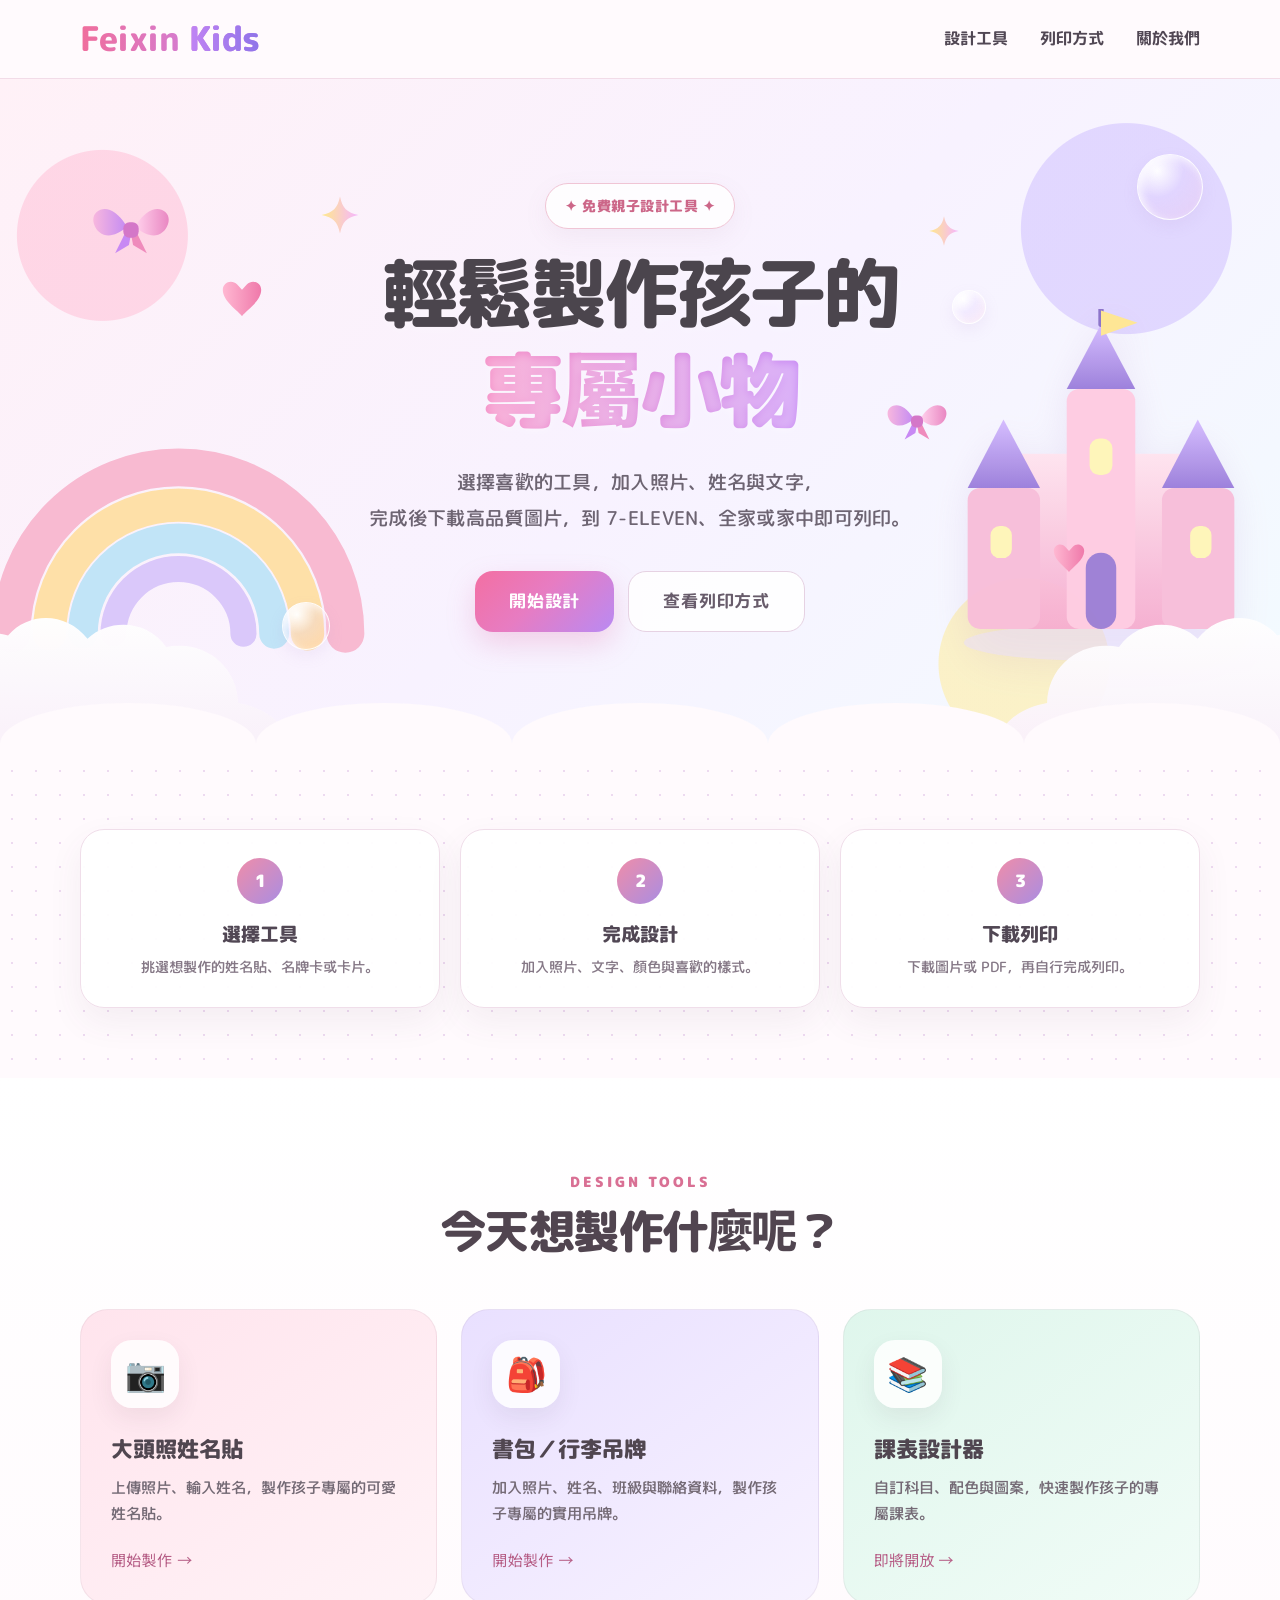
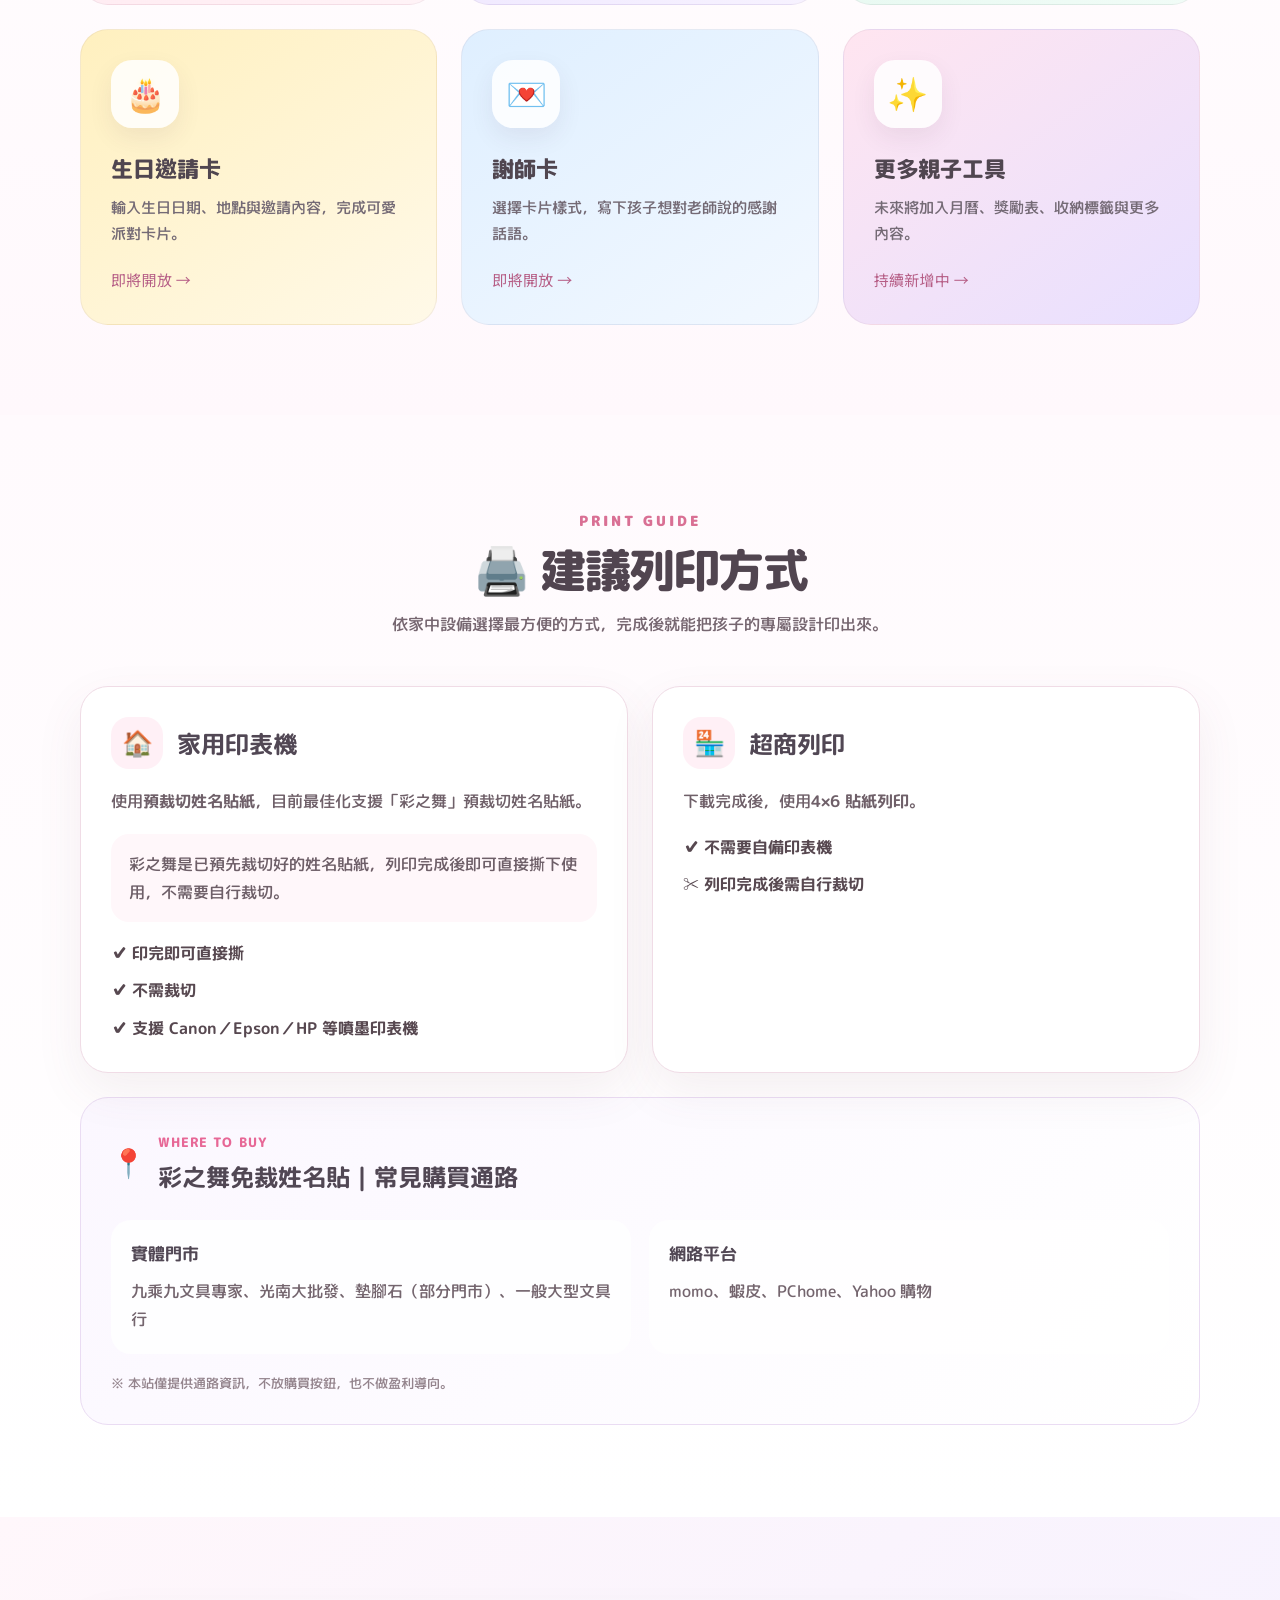
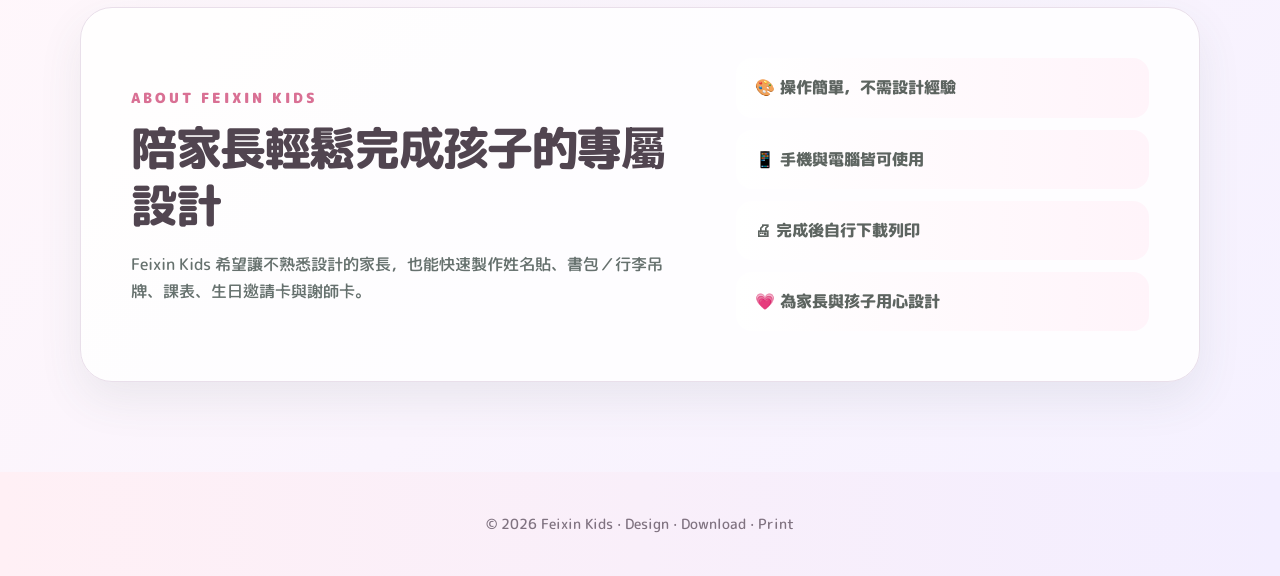
==== commit 4ee948f5: "Feixin-Kids-V5.2.1" ====
--- a/index.html
+++ b/index.html
@@ -80,7 +80,7 @@
 <article class="step"><div class="step-number">3</div><h3>下載列印</h3><p>下載圖片或 PDF，再自行完成列印。</p></article>
 </div></div></section>
 <section class="tools" id="tools"><div class="container"><div class="section-title"><span>DESIGN TOOLS</span><h2>今天想製作什麼呢？</h2></div><div class="tool-grid">
-<a class="tool-card card-pink tool-card-link" href="name-sticker.html">
+<a class="tool-card card-pink tool-card-link" href="tools/name-sticker.html">
   <div class="tool-icon">📷</div>
   <h3>大頭照姓名貼</h3>
   <p>上傳照片、輸入姓名，製作孩子專屬的可愛姓名貼。</p>
@@ -106,10 +106,10 @@
     </div>
 
     <div class="print-method-grid">
-      <article class="print-method-card recommended">
+      <article class="print-method-card">
         <div class="print-method-heading">
           <span class="print-method-icon">🏠</span>
-          <div><small>推薦方式</small><h3>家用印表機</h3></div>
+          <div><h3>家用印表機</h3></div>
         </div>
         <p>使用<strong>預裁切姓名貼紙</strong>，目前最佳化支援「彩之舞」預裁切姓名貼紙。</p>
         <div class="print-note">彩之舞是已預先裁切好的姓名貼紙，列印完成後即可直接撕下使用，不需要自行裁切。</div>
@@ -121,7 +121,7 @@
       <article class="print-method-card">
         <div class="print-method-heading">
           <span class="print-method-icon">🏪</span>
-          <div><small>沒有印表機也可以</small><h3>超商列印</h3></div>
+          <div><h3>超商列印</h3></div>
         </div>
         <p>下載完成後，使用<strong>4×6 貼紙列印</strong>。</p>
         <ul class="print-check-list">
@@ -131,7 +131,7 @@
     </div>
 
     <div class="purchase-channels">
-      <div class="purchase-title"><span>📍</span><div><small>WHERE TO BUY</small><h3>常見購買通路</h3></div></div>
+      <div class="purchase-title"><span>📍</span><div><small>WHERE TO BUY</small><h3>彩之舞免裁姓名貼｜常見購買通路</h3></div></div>
       <div class="channel-grid">
         <div><h4>實體門市</h4><p>九乘九文具專家、光南大批發、墊腳石（部分門市）、一般大型文具行</p></div>
         <div><h4>網路平台</h4><p>momo、蝦皮、PChome、Yahoo 購物</p></div>
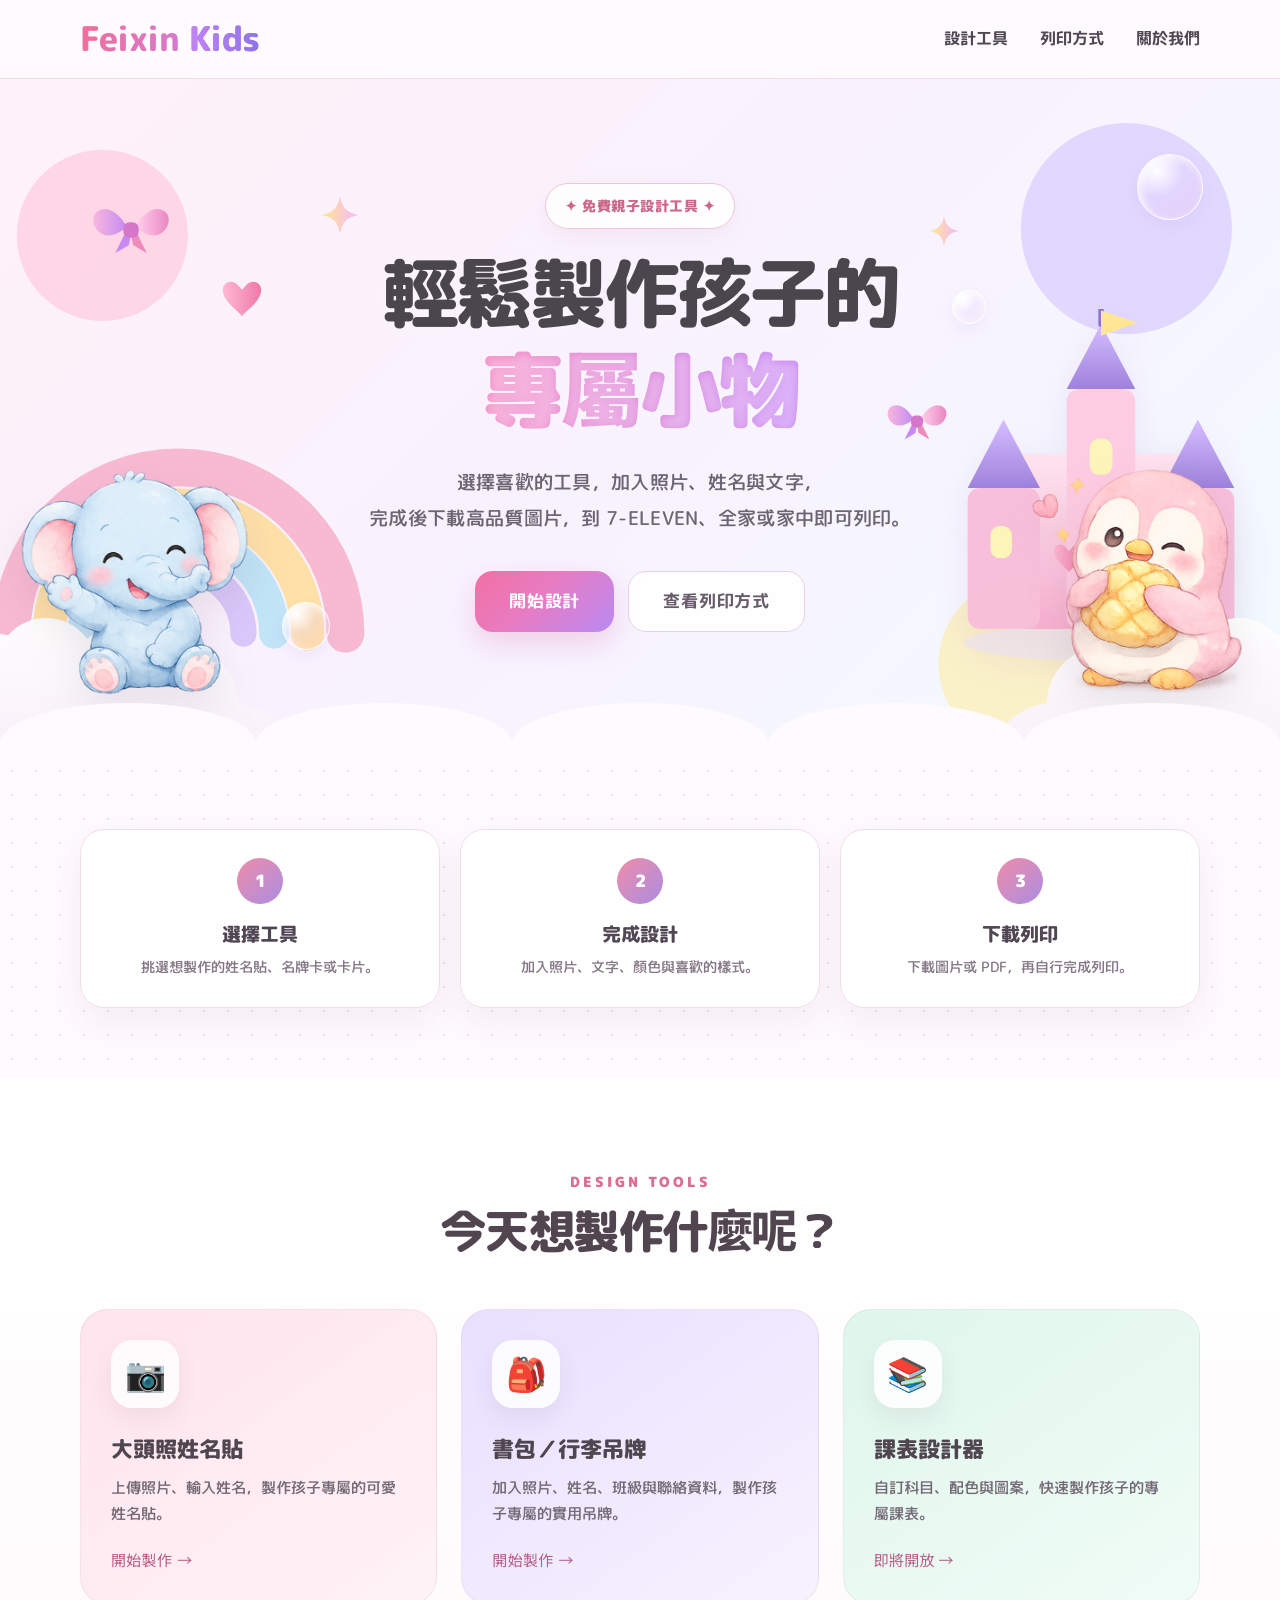
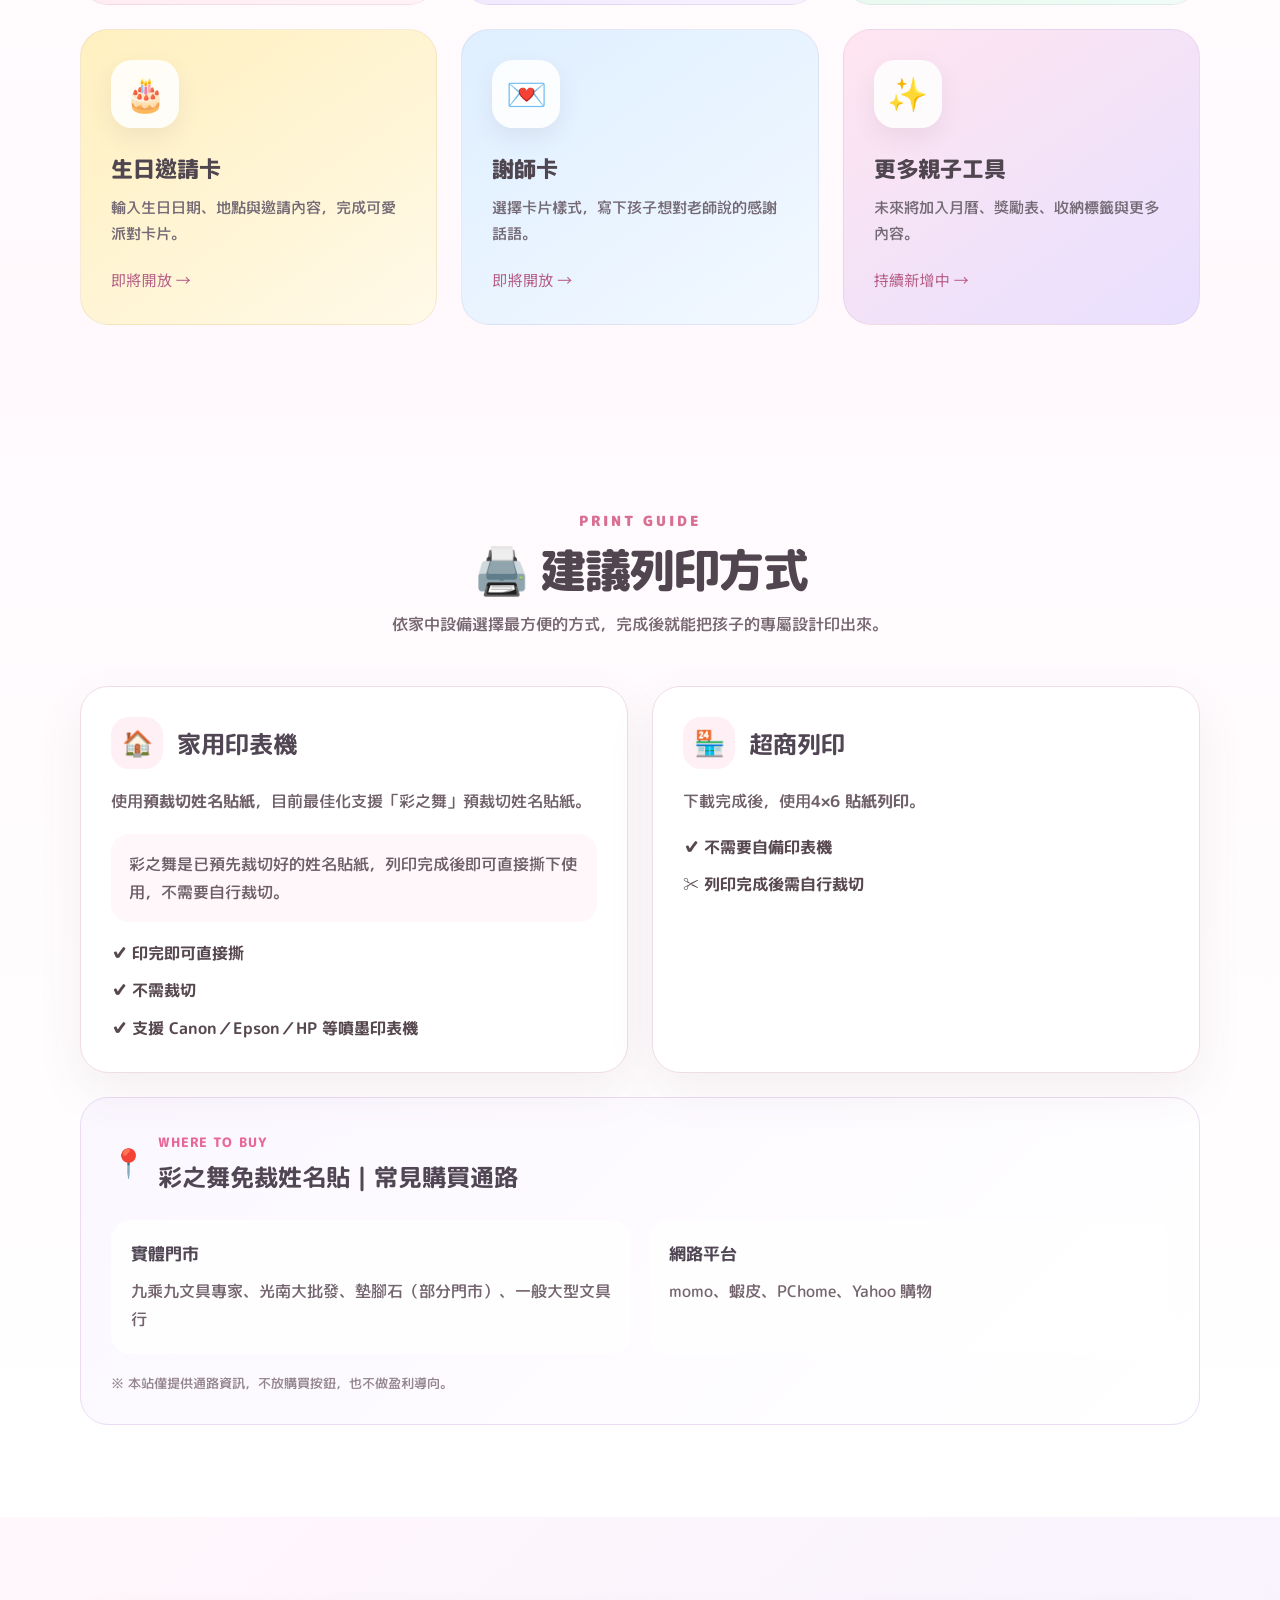
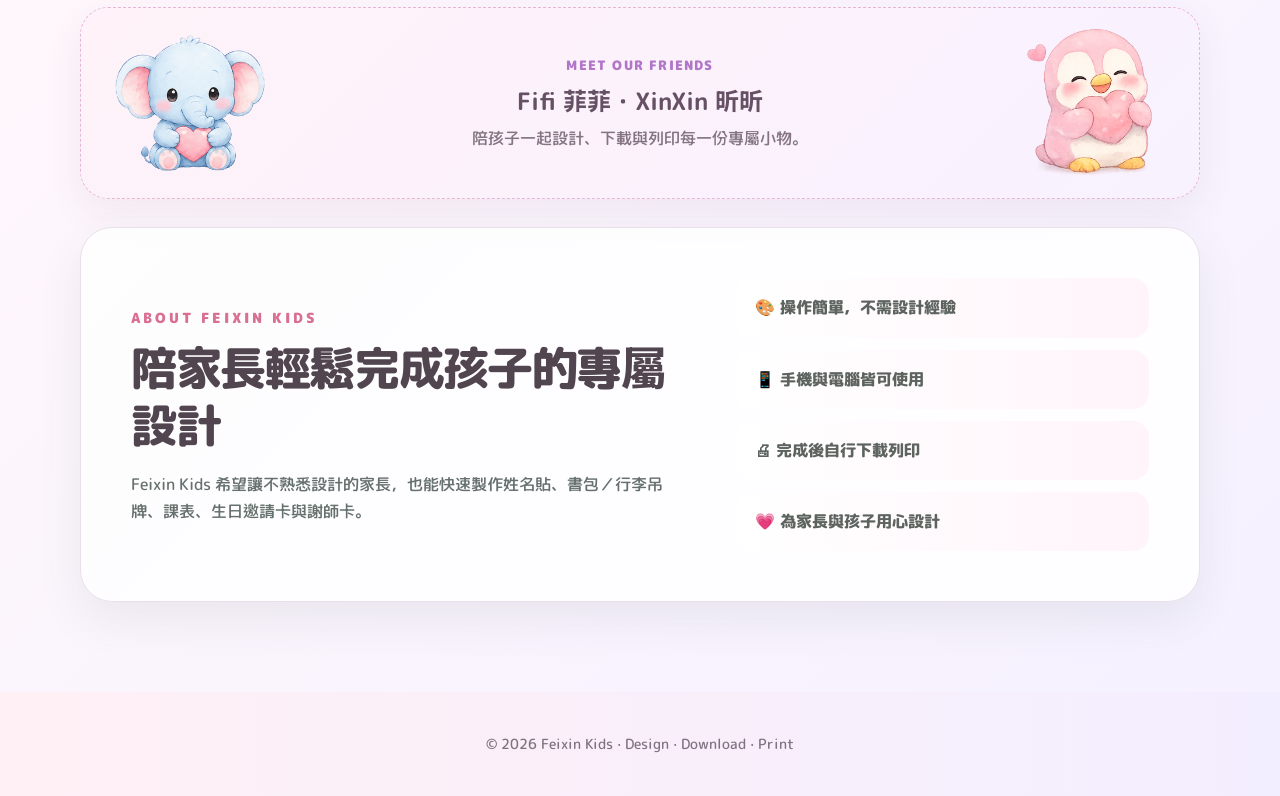
==== commit d62cb5a9: "Feixin-Kids-V5.2.5" ====
--- a/index.html
+++ b/index.html
@@ -65,6 +65,12 @@
     <img class="decor decor-bow bow-1" src="images/bow.svg" alt=""><img class="decor decor-bow bow-2" src="images/bow.svg" alt="">
     <img class="decor decor-star star-1" src="images/star.svg" alt=""><img class="decor decor-star star-2" src="images/star.svg" alt="">
     <span class="bubble bubble-1"></span><span class="bubble bubble-2"></span><span class="bubble bubble-3"></span>
+  </div>
+  <div class="hero-mascot hero-mascot-fifi" aria-hidden="true">
+    <img src="images/mascots/fifi/fifi-wave.png" alt="">
+  </div>
+  <div class="hero-mascot hero-mascot-xinxin" aria-hidden="true">
+    <img src="images/mascots/xinxin/xinxin-bread.png" alt="">
   </div>
   <div class="container hero-content">
     <div class="hero-badge">✦ 免費親子設計工具 ✦</div>
@@ -140,5 +146,9 @@
     </div>
   </div>
 </section>
-<section class="about-section" id="about"><div class="container"><div class="about-box"><div><span class="eyebrow">ABOUT FEIXIN KIDS</span><h2>陪家長輕鬆完成孩子的專屬設計</h2><p>Feixin Kids 希望讓不熟悉設計的家長，也能快速製作姓名貼、書包／行李吊牌、課表、生日邀請卡與謝師卡。</p></div><div class="about-features"><div>🎨 操作簡單，不需設計經驗</div><div>📱 手機與電腦皆可使用</div><div>🖨 完成後自行下載列印</div><div>💗 為家長與孩子用心設計</div></div></div></div></section>
+<section class="about-section" id="about"><div class="container"><div class="mascot-friends" aria-label="Feixin Kids 吉祥物">
+  <img src="images/mascots/fifi/fifi-default.png" alt="藍色小象 Fifi 菲菲">
+  <div><small>MEET OUR FRIENDS</small><strong>Fifi 菲菲・XinXin 昕昕</strong><span>陪孩子一起設計、下載與列印每一份專屬小物。</span></div>
+  <img src="images/mascots/xinxin/xinxin-heart.png" alt="粉色小企鵝 XinXin 昕昕">
+</div><div class="about-box"><div><span class="eyebrow">ABOUT FEIXIN KIDS</span><h2>陪家長輕鬆完成孩子的專屬設計</h2><p>Feixin Kids 希望讓不熟悉設計的家長，也能快速製作姓名貼、書包／行李吊牌、課表、生日邀請卡與謝師卡。</p></div><div class="about-features"><div>🎨 操作簡單，不需設計經驗</div><div>📱 手機與電腦皆可使用</div><div>🖨 完成後自行下載列印</div><div>💗 為家長與孩子用心設計</div></div></div></div></section>
 </main><footer>© 2026 Feixin Kids · Design · Download · Print</footer><script src="js/main.js"></script></body></html>
--- a/css/style.css
+++ b/css/style.css
@@ -741,3 +741,20 @@
   text-rendering:geometricPrecision;
 }
 .tool-link{font-size:15px}
+
+
+/* Feixin Kids Mascots */
+.hero-mascot{position:absolute;z-index:3;bottom:62px;width:clamp(150px,18vw,285px);pointer-events:none;filter:drop-shadow(0 18px 22px rgba(104,76,100,.13));animation:mascotFloat 4.8s ease-in-out infinite}
+.hero-mascot img{display:block;width:100%;height:auto}
+.hero-mascot-fifi{left:max(1.5vw,10px)}
+.hero-mascot-xinxin{right:max(1.5vw,10px);animation-delay:-2.2s}
+@keyframes mascotFloat{0%,100%{transform:translateY(0) rotate(-1deg)}50%{transform:translateY(-10px) rotate(1deg)}}
+.mascot-friends{display:grid;grid-template-columns:150px 1fr 150px;align-items:center;gap:24px;margin:0 auto 28px;padding:20px 34px;border:1px dashed #e8b6d5;border-radius:28px;background:linear-gradient(135deg,rgba(255,242,248,.9),rgba(247,241,255,.9));text-align:center;box-shadow:0 14px 36px rgba(118,82,112,.08)}
+.mascot-friends img{width:100%;max-height:150px;object-fit:contain}
+.mascot-friends div{display:grid;gap:4px}
+.mascot-friends small{color:#b276c8;font-weight:900;letter-spacing:1.2px}
+.mascot-friends strong{font-size:24px;color:#665064}
+.mascot-friends span{color:#857583}
+@media(max-width:1080px){.hero-mascot{width:180px;bottom:72px;opacity:.9}.hero-content{max-width:720px}}
+@media(max-width:760px){.hero{min-height:720px;padding-top:70px}.hero-content{padding-bottom:150px}.hero-mascot{width:145px;bottom:52px}.hero-mascot-fifi{left:5%}.hero-mascot-xinxin{right:5%}.mascot-friends{grid-template-columns:90px 1fr 90px;padding:16px;gap:12px}.mascot-friends strong{font-size:19px}}
+@media(max-width:480px){.hero-mascot{width:122px}.mascot-friends{grid-template-columns:64px 1fr 64px}.mascot-friends span{font-size:13px}.mascot-friends small{font-size:10px}}
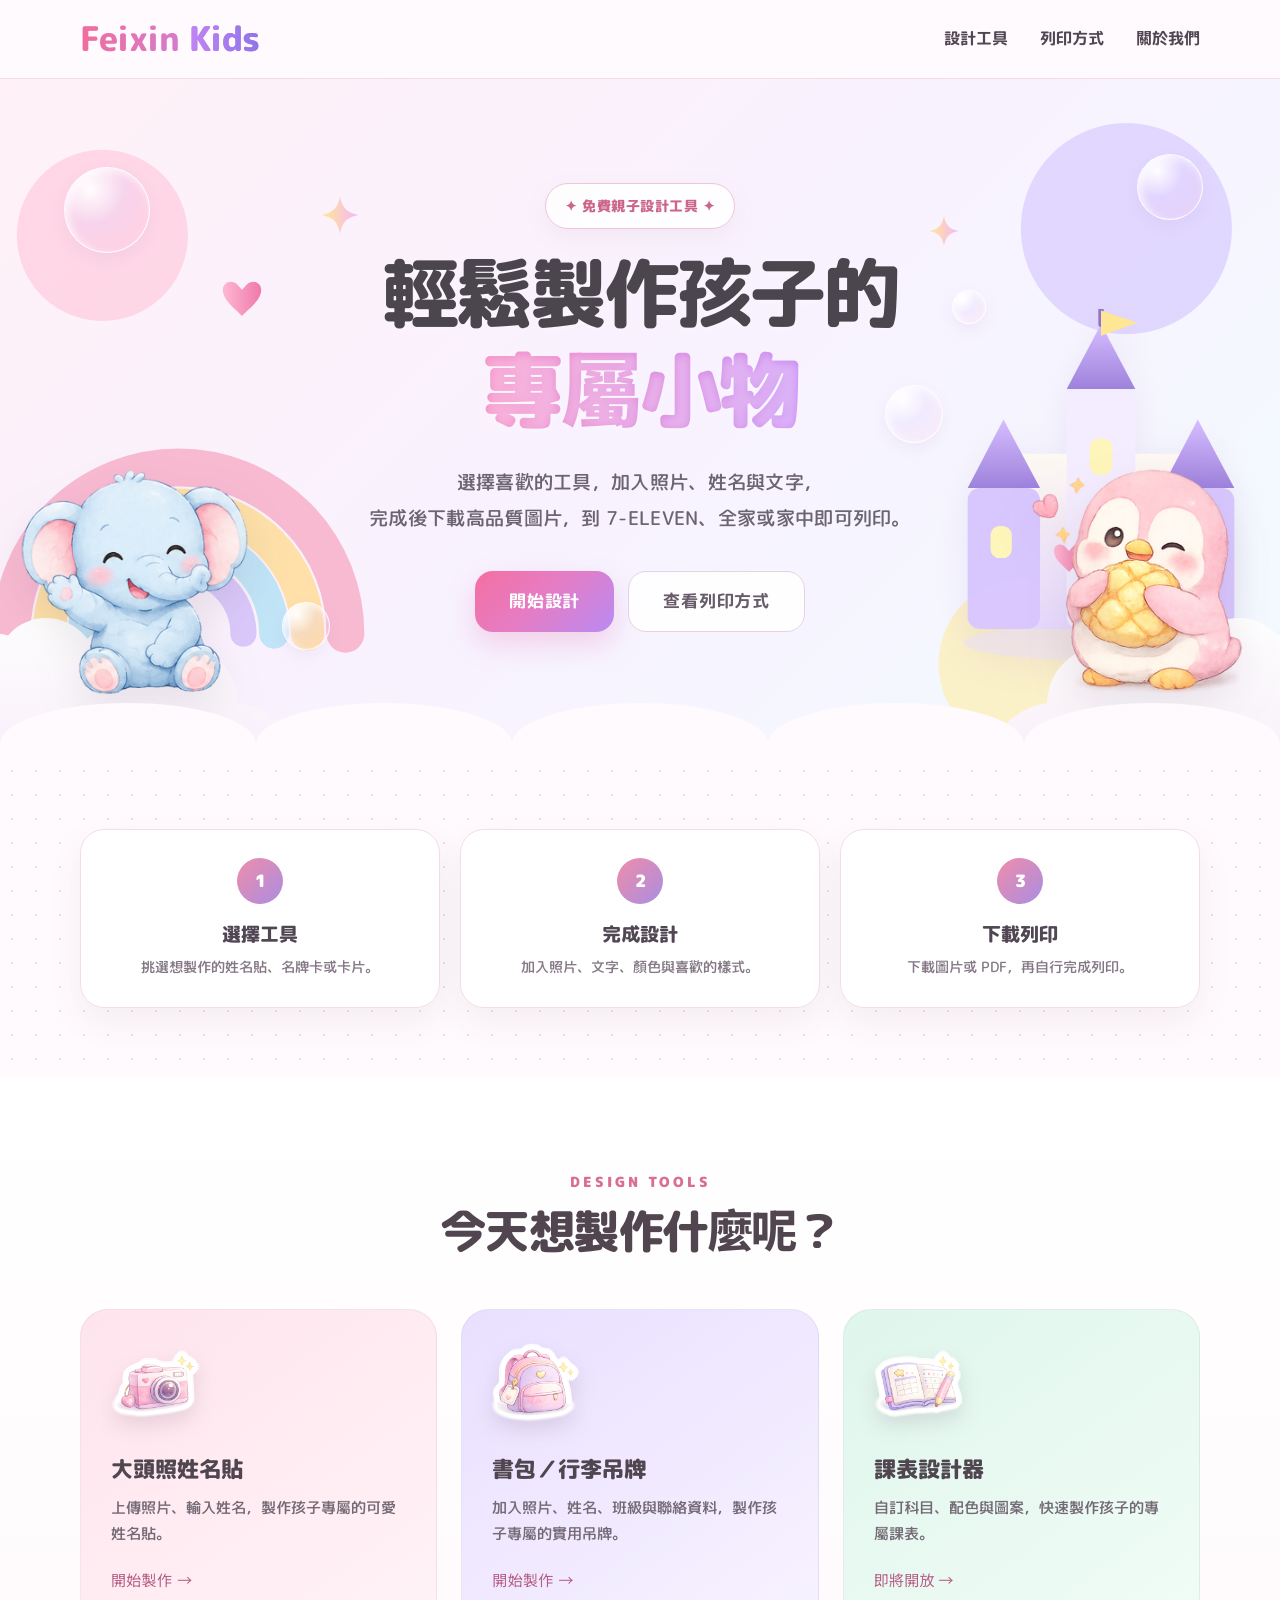
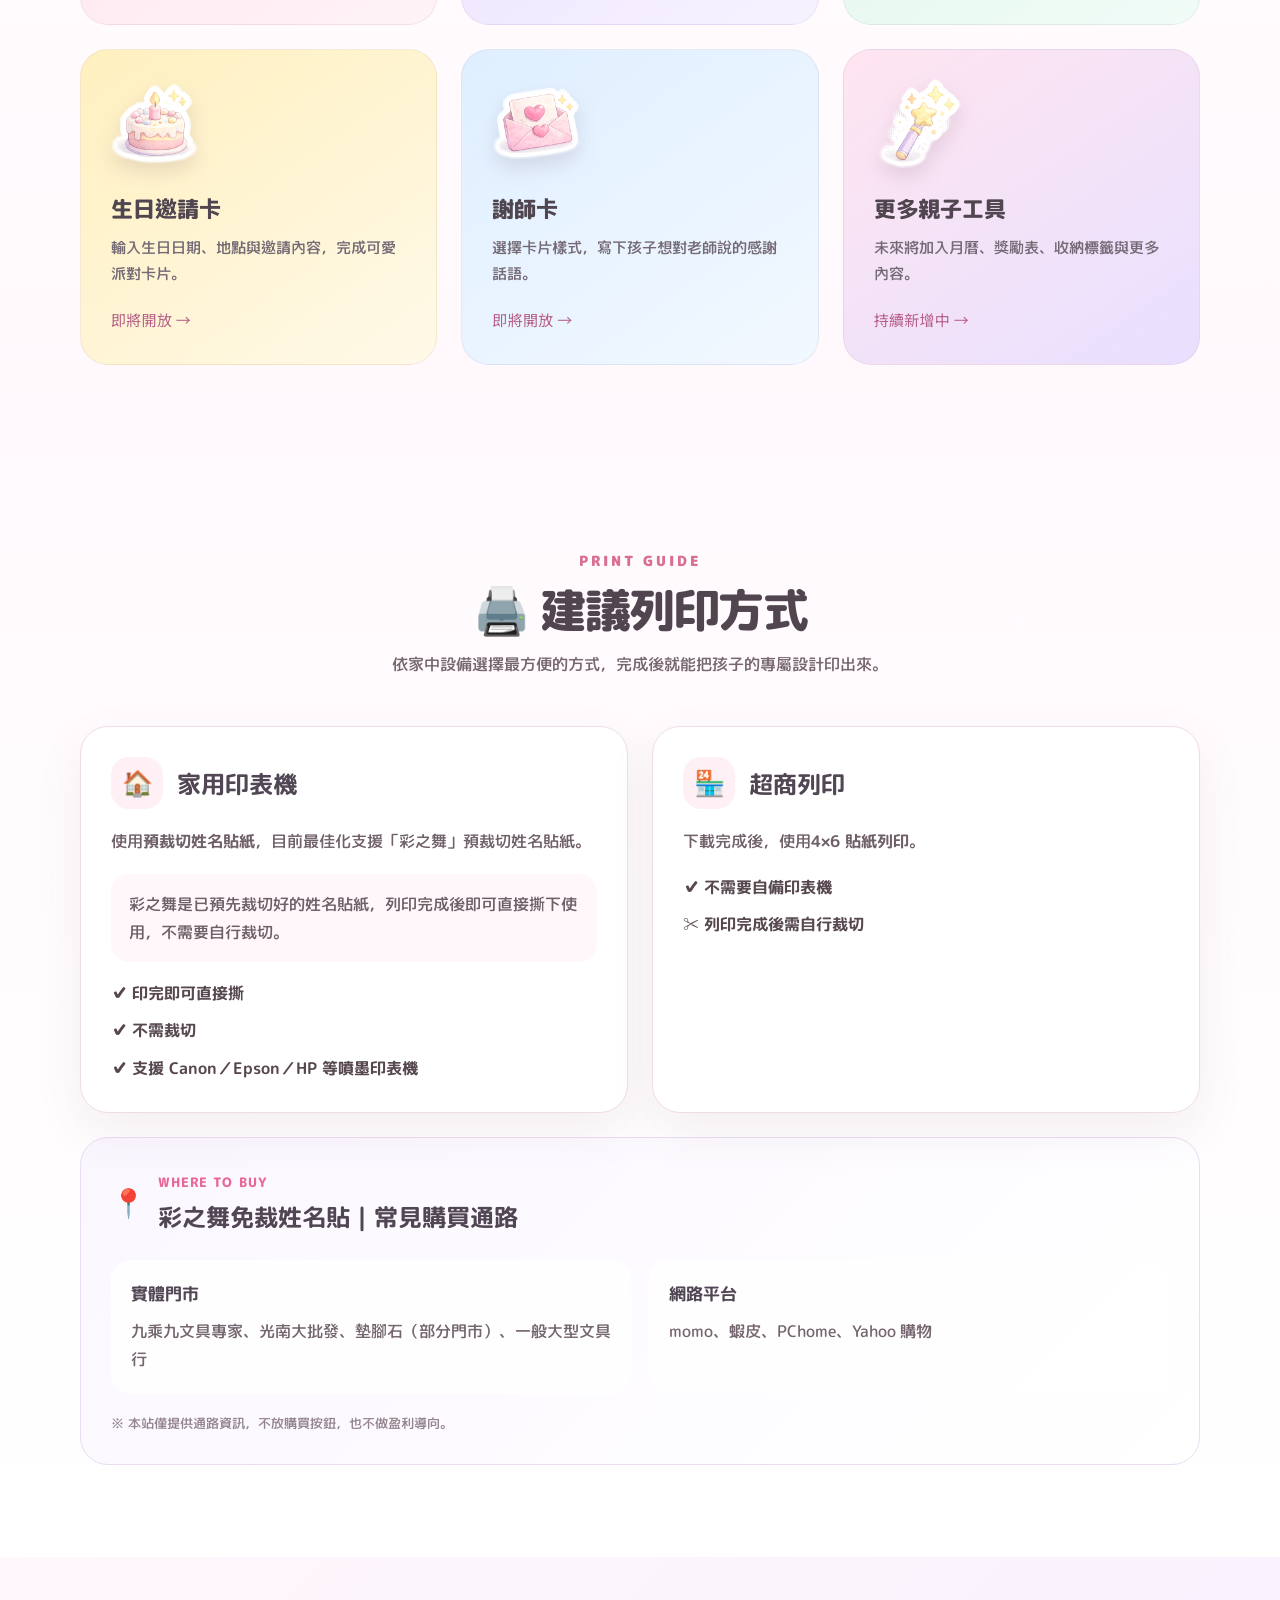
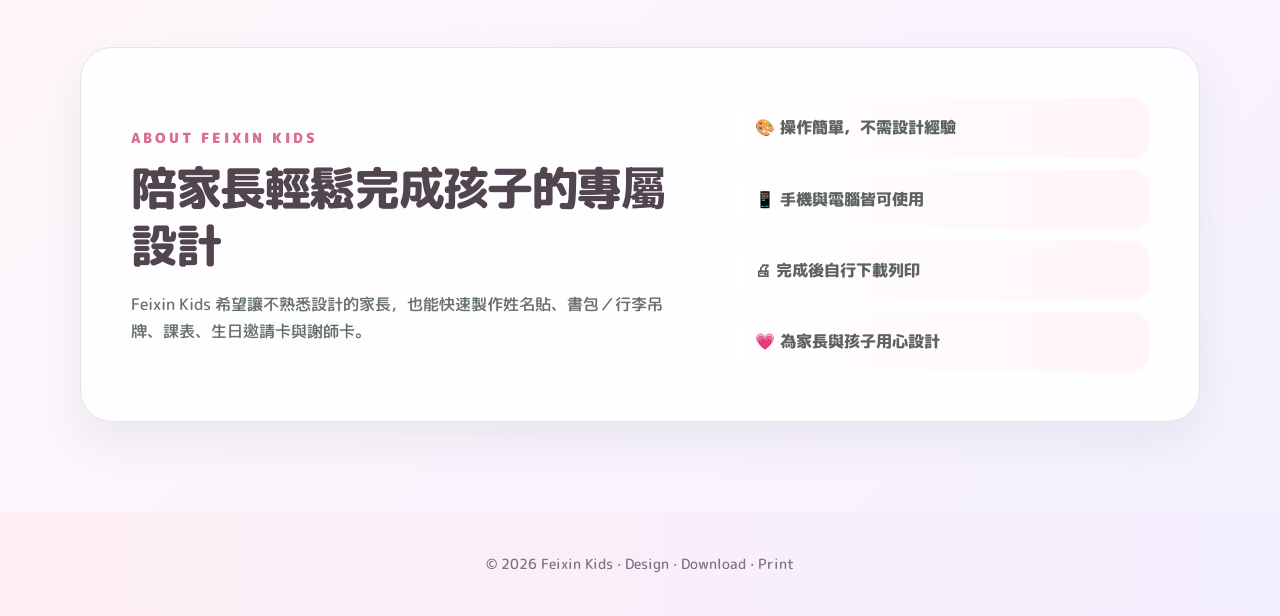
==== commit 00b40398: "Feixin-Kids-V5.4.1" ====
--- a/index.html
+++ b/index.html
@@ -62,7 +62,7 @@
   </div>
   <div class="hero-decorations" aria-hidden="true">
     <img class="decor decor-heart heart-1" src="images/heart.svg" alt=""><img class="decor decor-heart heart-2" src="images/heart.svg" alt="">
-    <img class="decor decor-bow bow-1" src="images/bow.svg" alt=""><img class="decor decor-bow bow-2" src="images/bow.svg" alt="">
+    <span class="bubble bubble-4"></span><span class="bubble bubble-5"></span>
     <img class="decor decor-star star-1" src="images/star.svg" alt=""><img class="decor decor-star star-2" src="images/star.svg" alt="">
     <span class="bubble bubble-1"></span><span class="bubble bubble-2"></span><span class="bubble bubble-3"></span>
   </div>
@@ -87,21 +87,21 @@
 </div></div></section>
 <section class="tools" id="tools"><div class="container"><div class="section-title"><span>DESIGN TOOLS</span><h2>今天想製作什麼呢？</h2></div><div class="tool-grid">
 <a class="tool-card card-pink tool-card-link" href="tools/name-sticker.html">
-  <div class="tool-icon">📷</div>
+  <div class="tool-icon"><img src="images/ui/tools/camera-tool.png" alt=""></div>
   <h3>大頭照姓名貼</h3>
   <p>上傳照片、輸入姓名，製作孩子專屬的可愛姓名貼。</p>
   <span class="tool-link">開始製作 <span aria-hidden="true">→</span></span>
 </a>
   <a class="tool-card card-purple tool-card-link" href="tools/bag-tag.html">
-  <div class="tool-icon">🎒</div>
+  <div class="tool-icon"><img src="images/ui/tools/bag-tag-tool.png" alt=""></div>
   <h3>書包／行李吊牌</h3>
   <p>加入照片、姓名、班級與聯絡資料，製作孩子專屬的實用吊牌。</p>
   <span class="tool-link">開始製作 <span aria-hidden="true">→</span></span>
 </a>
-<article class="tool-card card-mint"><div class="tool-icon">📚</div><h3>課表設計器</h3><p>自訂科目、配色與圖案，快速製作孩子的專屬課表。</p><a class="tool-link" href="#">即將開放 →</a></article>
-<article class="tool-card card-yellow"><div class="tool-icon">🎂</div><h3>生日邀請卡</h3><p>輸入生日日期、地點與邀請內容，完成可愛派對卡片。</p><a class="tool-link" href="#">即將開放 →</a></article>
-<article class="tool-card card-blue"><div class="tool-icon">💌</div><h3>謝師卡</h3><p>選擇卡片樣式，寫下孩子想對老師說的感謝話語。</p><a class="tool-link" href="#">即將開放 →</a></article>
-<article class="tool-card card-mix"><div class="tool-icon">✨</div><h3>更多親子工具</h3><p>未來將加入月曆、獎勵表、收納標籤與更多內容。</p><a class="tool-link" href="#">持續新增中 →</a></article>
+<article class="tool-card card-mint"><div class="tool-icon"><img src="images/ui/tools/schedule-tool.png" alt=""></div><h3>課表設計器</h3><p>自訂科目、配色與圖案，快速製作孩子的專屬課表。</p><a class="tool-link" href="#">即將開放 →</a></article>
+<article class="tool-card card-yellow"><div class="tool-icon"><img src="images/ui/tools/birthday-tool.png" alt=""></div><h3>生日邀請卡</h3><p>輸入生日日期、地點與邀請內容，完成可愛派對卡片。</p><a class="tool-link" href="#">即將開放 →</a></article>
+<article class="tool-card card-blue"><div class="tool-icon"><img src="images/ui/tools/thankyou-card-tool.png" alt=""></div><h3>謝師卡</h3><p>選擇卡片樣式，寫下孩子想對老師說的感謝話語。</p><a class="tool-link" href="#">即將開放 →</a></article>
+<article class="tool-card card-mix"><div class="tool-icon"><img src="images/ui/tools/magic-tool.png" alt=""></div><h3>更多親子工具</h3><p>未來將加入月曆、獎勵表、收納標籤與更多內容。</p><a class="tool-link" href="#">持續新增中 →</a></article>
 </div></div></section>
 <section class="print-guide" id="print">
   <div class="container">
@@ -146,9 +146,5 @@
     </div>
   </div>
 </section>
-<section class="about-section" id="about"><div class="container"><div class="mascot-friends" aria-label="Feixin Kids 吉祥物">
-  <img src="images/mascots/fifi/fifi-default.png" alt="藍色小象 Fifi 菲菲">
-  <div><small>MEET OUR FRIENDS</small><strong>Fifi 菲菲・XinXin 昕昕</strong><span>陪孩子一起設計、下載與列印每一份專屬小物。</span></div>
-  <img src="images/mascots/xinxin/xinxin-heart.png" alt="粉色小企鵝 XinXin 昕昕">
-</div><div class="about-box"><div><span class="eyebrow">ABOUT FEIXIN KIDS</span><h2>陪家長輕鬆完成孩子的專屬設計</h2><p>Feixin Kids 希望讓不熟悉設計的家長，也能快速製作姓名貼、書包／行李吊牌、課表、生日邀請卡與謝師卡。</p></div><div class="about-features"><div>🎨 操作簡單，不需設計經驗</div><div>📱 手機與電腦皆可使用</div><div>🖨 完成後自行下載列印</div><div>💗 為家長與孩子用心設計</div></div></div></div></section>
+<section class="about-section" id="about"><div class="container"><div class="about-box"><div><span class="eyebrow">ABOUT FEIXIN KIDS</span><h2>陪家長輕鬆完成孩子的專屬設計</h2><p>Feixin Kids 希望讓不熟悉設計的家長，也能快速製作姓名貼、書包／行李吊牌、課表、生日邀請卡與謝師卡。</p></div><div class="about-features"><div>🎨 操作簡單，不需設計經驗</div><div>📱 手機與電腦皆可使用</div><div>🖨 完成後自行下載列印</div><div>💗 為家長與孩子用心設計</div></div></div></div></section>
 </main><footer>© 2026 Feixin Kids · Design · Download · Print</footer><script src="js/main.js"></script></body></html>
--- a/css/style.css
+++ b/css/style.css
@@ -482,15 +482,46 @@
 }
 
 .tool-icon {
-  width: 68px;
-  height: 68px;
+  width: 88px;
+  height: 88px;
   display: grid;
   place-items: center;
-  border-radius: 21px;
-  background: rgba(255, 255, 255, 0.85);
-  font-size: 33px;
-  box-shadow:
-    0 10px 25px rgba(82, 57, 82, 0.08);
+  background: transparent;
+  border-radius: 0;
+  box-shadow: none;
+  overflow: visible;
+}
+
+.tool-icon img {
+  width: 78px;
+  height: 78px;
+  object-fit: contain;
+  display: block;
+  filter:
+    drop-shadow(2px 0 0 rgba(255,255,255,.96))
+    drop-shadow(-2px 0 0 rgba(255,255,255,.96))
+    drop-shadow(0 2px 0 rgba(255,255,255,.96))
+    drop-shadow(0 -2px 0 rgba(255,255,255,.96))
+    drop-shadow(2px 2px 0 rgba(255,255,255,.92))
+    drop-shadow(-2px 2px 0 rgba(255,255,255,.92))
+    drop-shadow(2px -2px 0 rgba(255,255,255,.92))
+    drop-shadow(-2px -2px 0 rgba(255,255,255,.92))
+    drop-shadow(0 9px 10px rgba(103,72,101,.16));
+  transition: transform .25s ease, filter .25s ease;
+}
+
+.tool-card:hover .tool-icon img {
+  transform: translateY(-3px) rotate(-2deg) scale(1.05);
+  filter:
+    drop-shadow(2px 0 0 rgba(255,255,255,1))
+    drop-shadow(-2px 0 0 rgba(255,255,255,1))
+    drop-shadow(0 2px 0 rgba(255,255,255,1))
+    drop-shadow(0 -2px 0 rgba(255,255,255,1))
+    drop-shadow(2px 2px 0 rgba(255,255,255,.96))
+    drop-shadow(-2px 2px 0 rgba(255,255,255,.96))
+    drop-shadow(2px -2px 0 rgba(255,255,255,.96))
+    drop-shadow(-2px -2px 0 rgba(255,255,255,.96))
+    drop-shadow(0 12px 12px rgba(103,72,101,.2));
 }
 
 .tool-card h3 {
--- a/css/animation.css
+++ b/css/animation.css
@@ -97,26 +97,22 @@
 }
 
 /* =========================
-   4. Bows
-========================= */
-
-.decor-bow {
-  width: 82px;
-  animation: bow-float 8s ease-in-out infinite;
-}
-
-.bow-1 {
-  top: 18%;
-  left: 7%;
-}
-
-/* 右側蝴蝶結：放在「物」字旁邊 */
-.bow-2 {
-  width: 64px;
+   4. Extra bubbles
+========================= */
+
+.bubble-4 {
+  width: 86px;
+  height: 86px;
+  top: 13%;
+  left: 5%;
+  animation-delay: -1s;
+}
+
+.bubble-5 {
+  width: 58px;
+  height: 58px;
   left: calc(50% + 245px);
-  top: 47%;
-  right: auto;
-  bottom: auto;
+  top: 45%;
   animation-delay: -4s;
 }
 
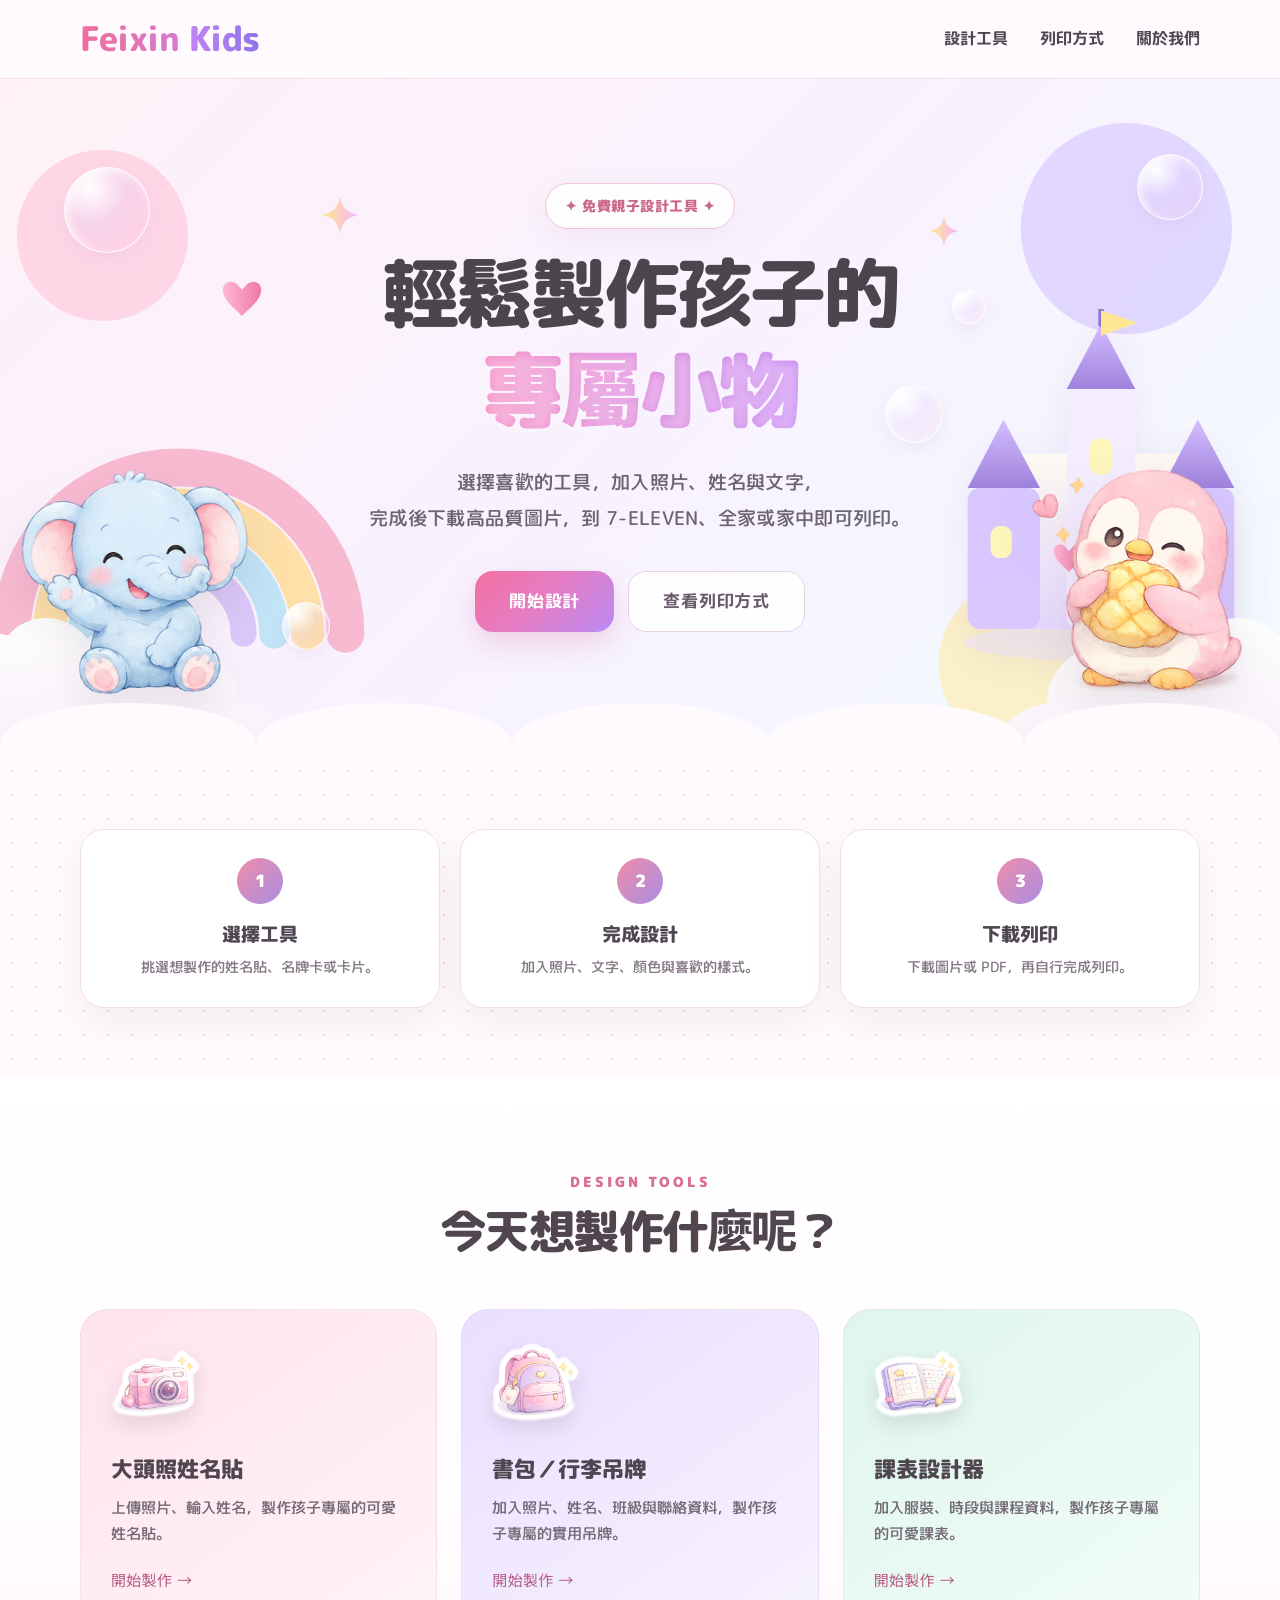
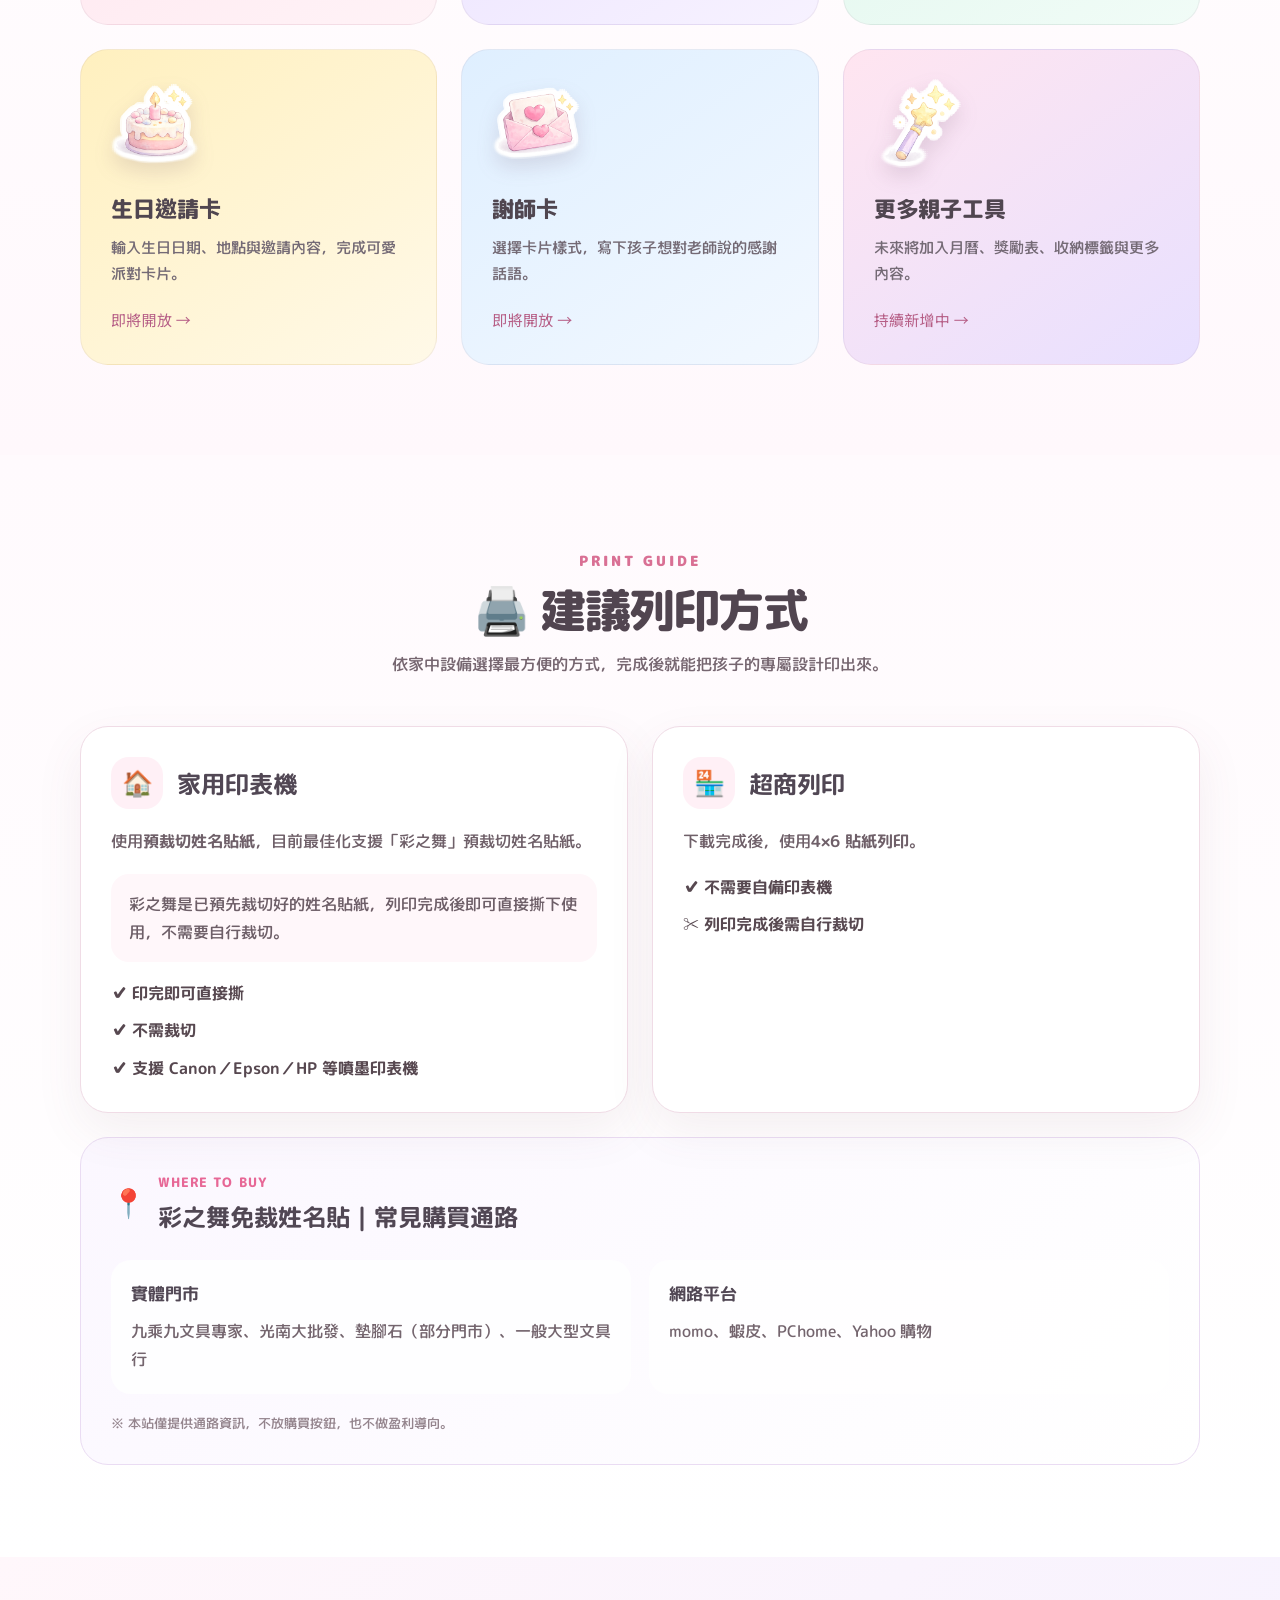
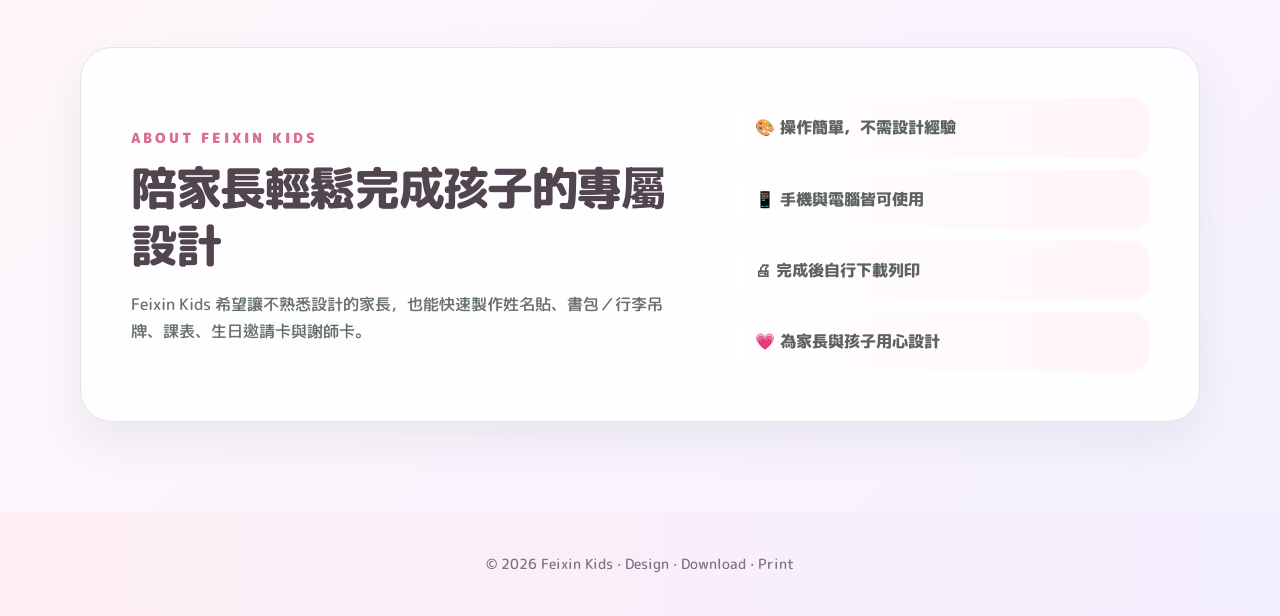
==== commit d7d254e7: "Feixin Kids V6.0.1" ====
--- a/index.html
+++ b/index.html
@@ -98,7 +98,7 @@
   <p>加入照片、姓名、班級與聯絡資料，製作孩子專屬的實用吊牌。</p>
   <span class="tool-link">開始製作 <span aria-hidden="true">→</span></span>
 </a>
-<article class="tool-card card-mint"><div class="tool-icon"><img src="images/ui/tools/schedule-tool.png" alt=""></div><h3>課表設計器</h3><p>自訂科目、配色與圖案，快速製作孩子的專屬課表。</p><a class="tool-link" href="#">即將開放 →</a></article>
+<a class="tool-card card-mint tool-card-link" href="tools/timetable.html"><div class="tool-icon"><img src="images/ui/tools/schedule-tool.png" alt=""></div><h3>課表設計器</h3><p>加入服裝、時段與課程資料，製作孩子專屬的可愛課表。</p><span class="tool-link">開始製作 <span aria-hidden="true">→</span></span></a>
 <article class="tool-card card-yellow"><div class="tool-icon"><img src="images/ui/tools/birthday-tool.png" alt=""></div><h3>生日邀請卡</h3><p>輸入生日日期、地點與邀請內容，完成可愛派對卡片。</p><a class="tool-link" href="#">即將開放 →</a></article>
 <article class="tool-card card-blue"><div class="tool-icon"><img src="images/ui/tools/thankyou-card-tool.png" alt=""></div><h3>謝師卡</h3><p>選擇卡片樣式，寫下孩子想對老師說的感謝話語。</p><a class="tool-link" href="#">即將開放 →</a></article>
 <article class="tool-card card-mix"><div class="tool-icon"><img src="images/ui/tools/magic-tool.png" alt=""></div><h3>更多親子工具</h3><p>未來將加入月曆、獎勵表、收納標籤與更多內容。</p><a class="tool-link" href="#">持續新增中 →</a></article>
